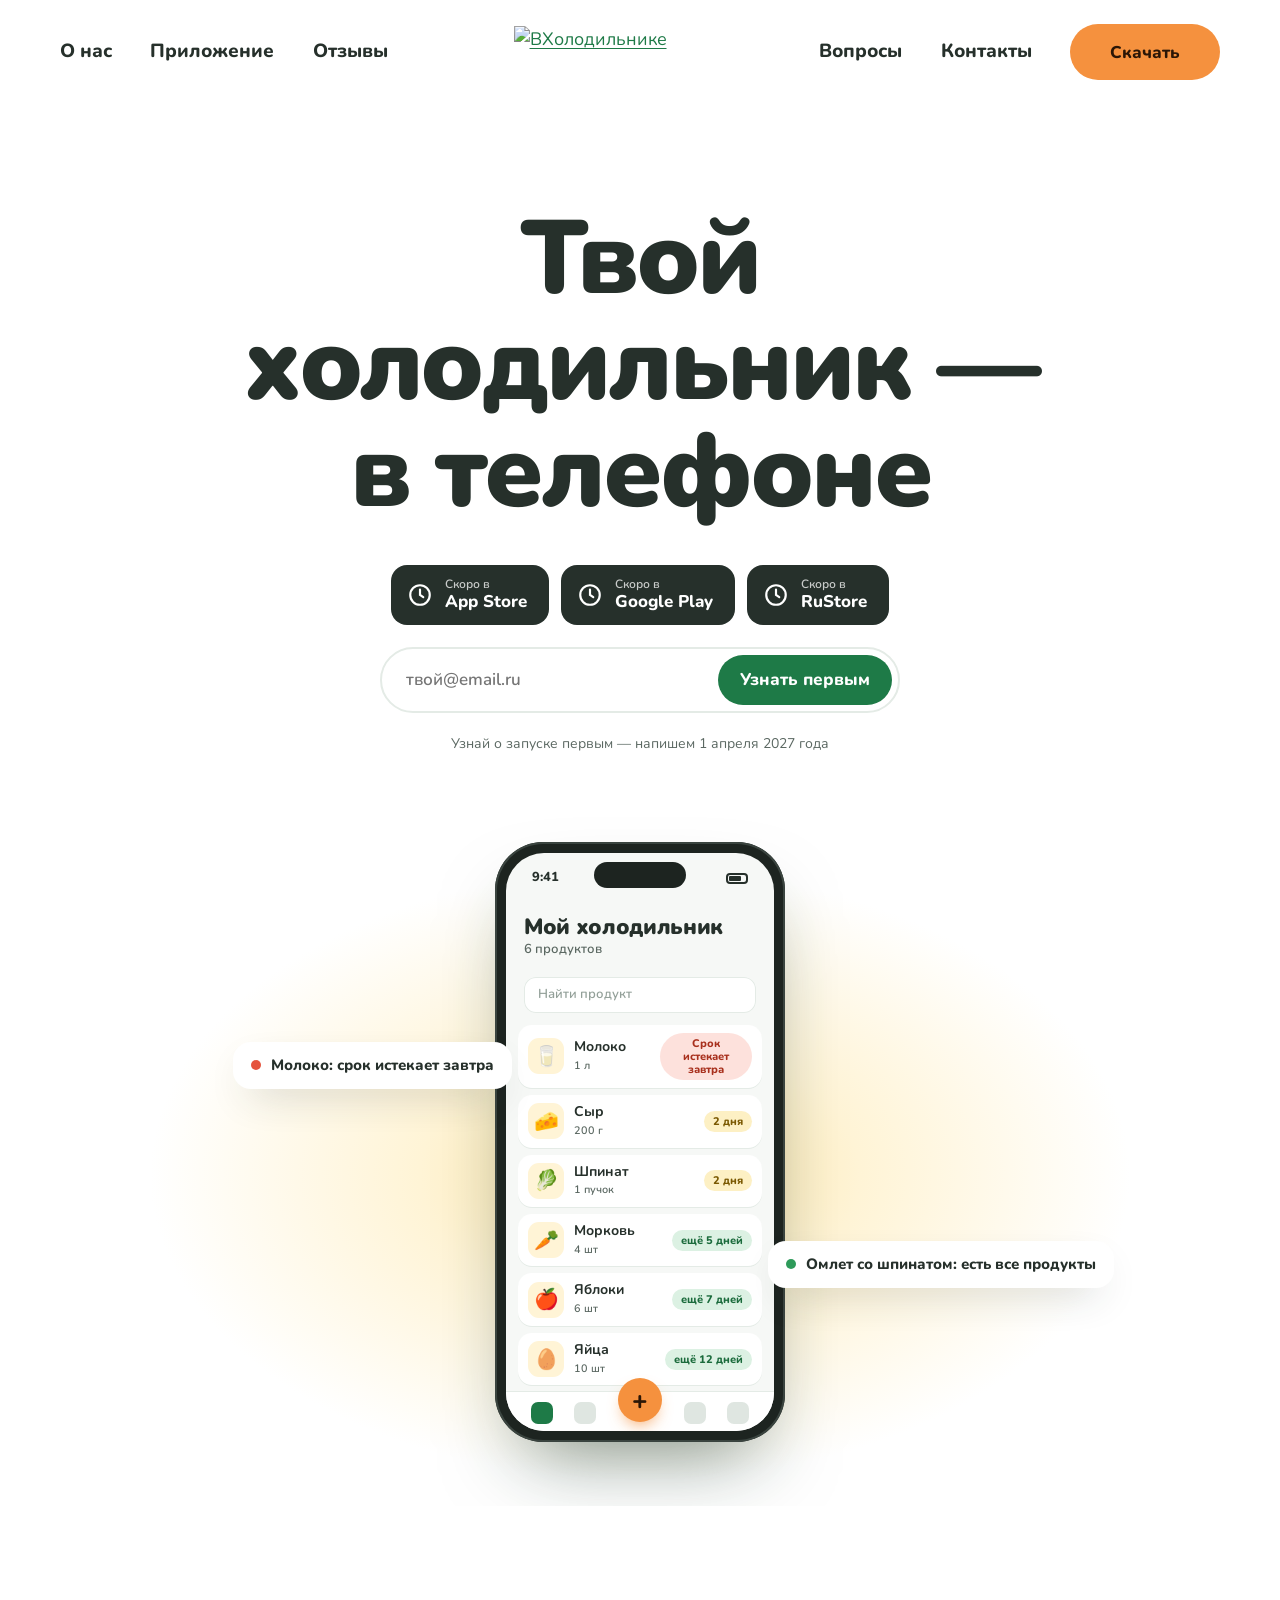
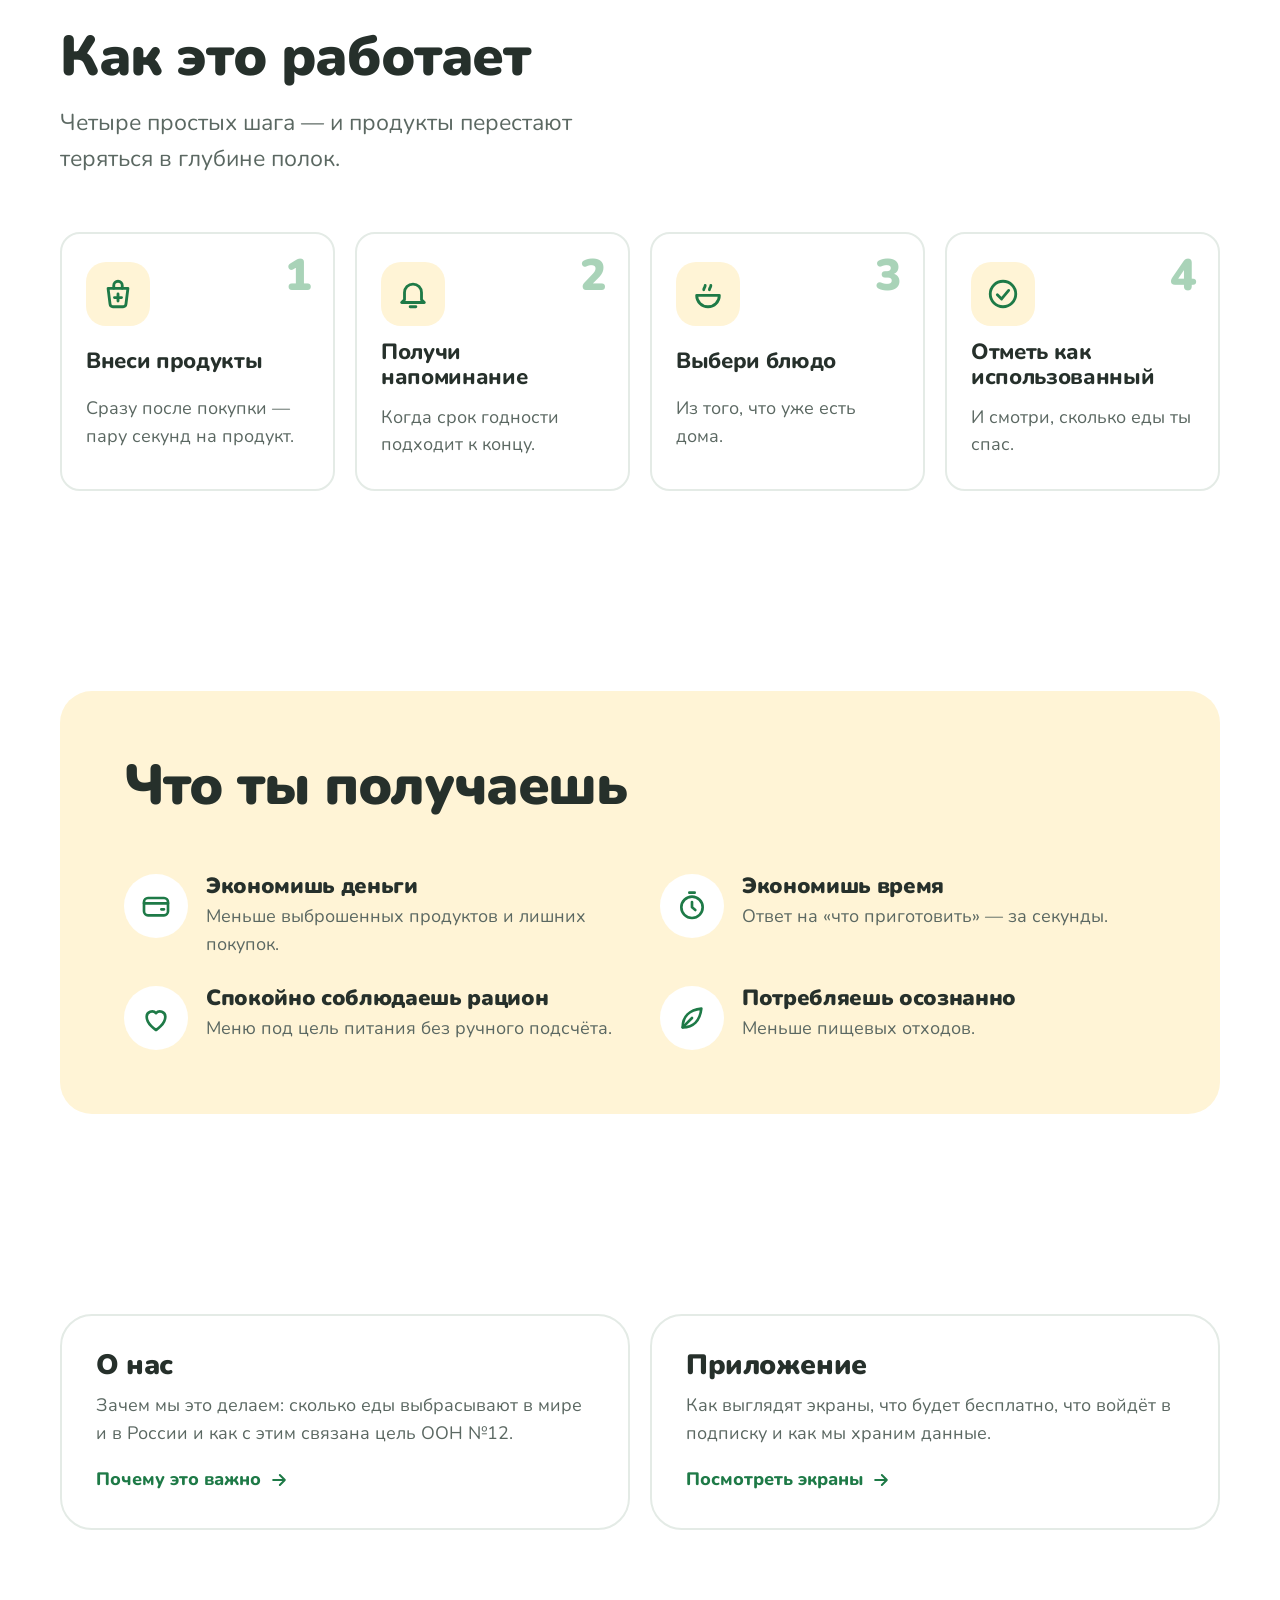
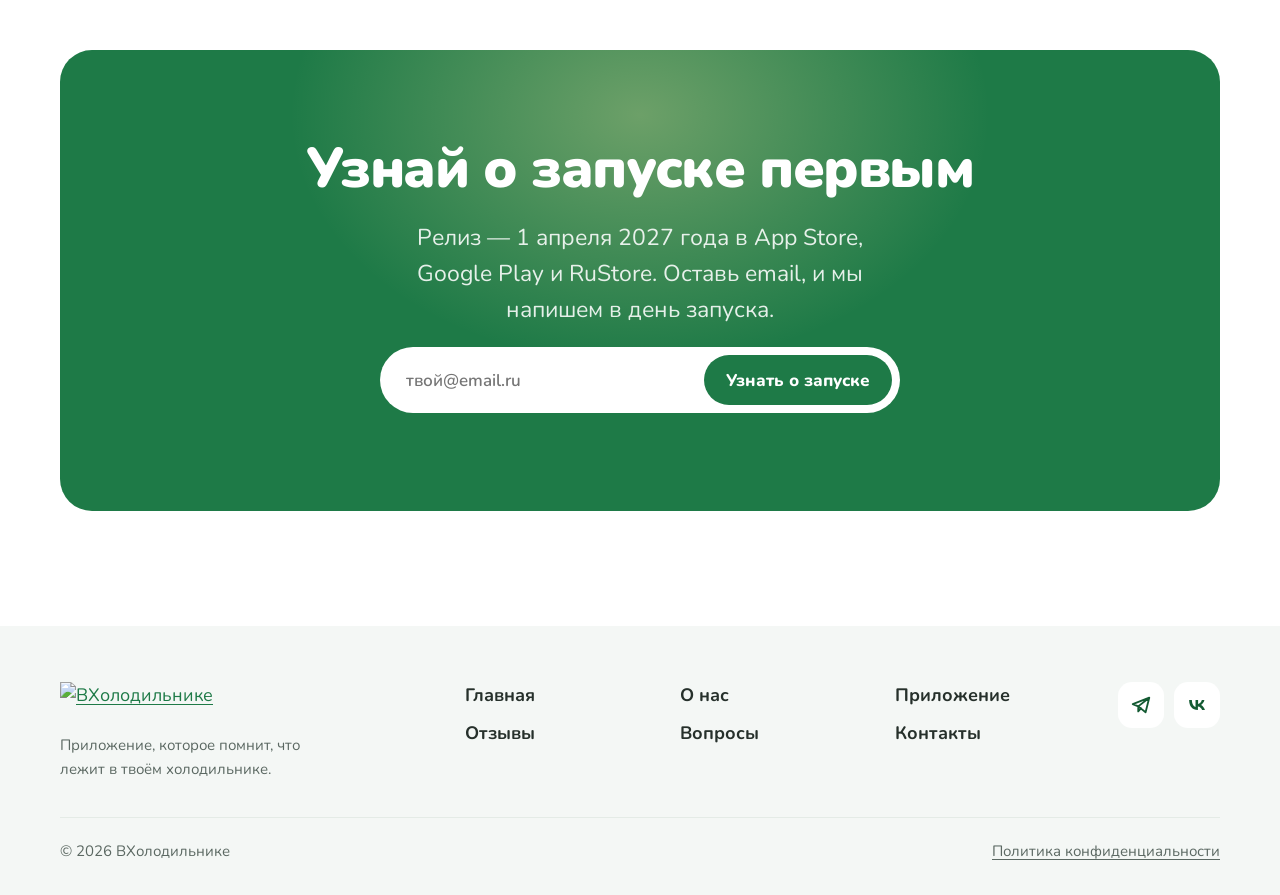
==== index.html @ 12d97aaf "Add files via upload" ====
<!doctype html>
<html lang="ru">
<head>
  <meta charset="utf-8">
  <meta name="viewport" content="width=device-width, initial-scale=1">
  <title>ВХолодильнике — твой холодильник в телефоне</title>
  <meta name="description" content="Приложение, которое помнит, что лежит в твоём холодильнике, напоминает о сроках годности и подсказывает, что приготовить. Релиз — 1 апреля 2027.">
  <link rel="icon" type="image/png" href="assets/logo-icon.png">
  <link rel="preconnect" href="https://fonts.googleapis.com">
  <link rel="preconnect" href="https://fonts.gstatic.com" crossorigin>
  <link href="https://fonts.googleapis.com/css2?family=Nunito:wght@400;600;700;800;900&display=swap" rel="stylesheet">
  <link rel="stylesheet" href="styles.css">
</head>
<body>
  <header class="site-header">
    <div class="wrap bar">
      <a class="logo" href="index.html" aria-label="ВХолодильнике — на главную">
        <img src="assets/logo.png" alt="ВХолодильнике" width="720" height="148">
      </a>
      <button class="burger" type="button" aria-label="Открыть меню" aria-expanded="false" aria-controls="menu">
        <span></span><span></span><span></span>
      </button>
      <nav class="menu" id="menu" aria-label="Основное меню">
        <ul class="menu-l">
          <li><a href="about.html">О нас</a></li>
          <li><a href="app.html">Приложение</a></li>
          <li><a href="reviews.html">Отзывы</a></li>
        </ul>
        <ul class="menu-r">
          <li><a href="faq.html">Вопросы</a></li>
          <li><a href="contacts.html">Контакты</a></li>
          <li><button class="btn btn-accent" type="button" data-open-modal>Скачать</button></li>
        </ul>
      </nav>
    </div>
  </header>

  <main>
    <section class="hero">
      <div class="wrap">
        <h1 class="h-display">Твой холодильник&nbsp;— в&nbsp;телефоне</h1>
        <div class="hero-actions">
          <div class="stores">
            <button class="store" type="button" data-open-modal>
              <svg viewBox="0 0 24 24" fill="none" stroke="currentColor" stroke-width="2" stroke-linecap="round"><circle cx="12" cy="12" r="9"/><path d="M12 7v5l3 2"/></svg>
              <span><small>Скоро в</small><b>App Store</b></span>
            </button>
            <button class="store" type="button" data-open-modal>
              <svg viewBox="0 0 24 24" fill="none" stroke="currentColor" stroke-width="2" stroke-linecap="round"><circle cx="12" cy="12" r="9"/><path d="M12 7v5l3 2"/></svg>
              <span><small>Скоро в</small><b>Google Play</b></span>
            </button>
            <button class="store" type="button" data-open-modal>
              <svg viewBox="0 0 24 24" fill="none" stroke="currentColor" stroke-width="2" stroke-linecap="round"><circle cx="12" cy="12" r="9"/><path d="M12 7v5l3 2"/></svg>
              <span><small>Скоро в</small><b>RuStore</b></span>
            </button>
          </div>
          <div class="launch-form-wrap" style="width:100%;display:grid;justify-items:center">
            <div data-launch-slot data-btn="Узнать первым" style="width:100%;max-width:520px"></div>
            <p class="form-note">Узнай о запуске первым — напишем 1 апреля 2027 года</p>
          </div>
        </div>
      </div>
      <div class="hero-stage">
        <span class="float-chip c1"><span class="dot" style="background:var(--bad)"></span>Молоко: срок истекает завтра</span>
        <span class="float-chip c2"><span class="dot" style="background:var(--ok)"></span>Омлет со шпинатом: есть все продукты</span>
        <div class="phone" role="img" aria-label="Пример экрана «Мой холодильник»: список продуктов с цветными метками сроков годности">
          <div class="screen" aria-hidden="true">
            <div class="status"><span>9:41</span><i></i></div>
            <div class="app-top">
              <h4>Мой холодильник</h4>
              <p>6 продуктов</p>
            </div>
            <div class="search">Найти продукт</div>
            <ul class="items">
              <li class="item"><span class="em">🥛</span><span><b>Молоко</b><small>1 л</small></span><span class="tag tag-bad">Срок истекает завтра</span></li>
              <li class="item"><span class="em">🧀</span><span><b>Сыр</b><small>200 г</small></span><span class="tag tag-warn">2 дня</span></li>
              <li class="item"><span class="em">🥬</span><span><b>Шпинат</b><small>1 пучок</small></span><span class="tag tag-warn">2 дня</span></li>
              <li class="item"><span class="em">🥕</span><span><b>Морковь</b><small>4 шт</small></span><span class="tag tag-ok">ещё 5 дней</span></li>
              <li class="item"><span class="em">🍎</span><span><b>Яблоки</b><small>6 шт</small></span><span class="tag tag-ok">ещё 7 дней</span></li>
              <li class="item"><span class="em">🥚</span><span><b>Яйца</b><small>10 шт</small></span><span class="tag tag-ok">ещё 12 дней</span></li>
            </ul>
            <div class="tabbar"><span class="on"></span><span></span><b class="fab">+</b><span></span><span></span></div>
          </div>
        </div>
      </div>
    </section>

    <section class="section after-hero" id="how">
      <div class="wrap">
        <div class="section-head reveal">
          <h2 class="h-section">Как это работает</h2>
          <p class="lead">Четыре простых шага — и продукты перестают теряться в глубине полок.</p>
        </div>
        <ol class="steps">
          <li class="step reveal">
            <span class="step-num" aria-hidden="true">1</span>
            <span class="step-icon"><svg viewBox="0 0 24 24" fill="none" stroke="currentColor" stroke-width="2" stroke-linecap="round" stroke-linejoin="round"><path d="M5 8h14l-1.4 11.2a2 2 0 0 1-2 1.8H8.4a2 2 0 0 1-2-1.8L5 8z"/><path d="M9 8V6a3 3 0 0 1 6 0v2"/><path d="M12 12v5M9.5 14.5h5"/></svg></span>
            <h3 class="h-card">Внеси продукты</h3>
            <p>Сразу после покупки — пару секунд на продукт.</p>
          </li>
          <li class="step reveal">
            <span class="step-num" aria-hidden="true">2</span>
            <span class="step-icon"><svg viewBox="0 0 24 24" fill="none" stroke="currentColor" stroke-width="2" stroke-linecap="round" stroke-linejoin="round"><path d="M18 16V11a6 6 0 0 0-12 0v5l-2 2h16l-2-2z"/><path d="M10 21h4"/></svg></span>
            <h3 class="h-card">Получи напоминание</h3>
            <p>Когда срок годности подходит к концу.</p>
          </li>
          <li class="step reveal">
            <span class="step-icon"><svg viewBox="0 0 24 24" fill="none" stroke="currentColor" stroke-width="2" stroke-linecap="round" stroke-linejoin="round"><path d="M4 13h16a8 8 0 0 1-16 0z"/><path d="M9 9c0-1.5 1-1.5 1-3M13 9c0-1.5 1-1.5 1-3"/></svg></span>
            <span class="step-num" aria-hidden="true">3</span>
            <h3 class="h-card">Выбери блюдо</h3>
            <p>Из того, что уже есть дома.</p>
          </li>
          <li class="step reveal">
            <span class="step-num" aria-hidden="true">4</span>
            <span class="step-icon"><svg viewBox="0 0 24 24" fill="none" stroke="currentColor" stroke-width="2" stroke-linecap="round" stroke-linejoin="round"><circle cx="12" cy="12" r="9"/><path d="M8 12.5l3 3 5-6"/></svg></span>
            <h3 class="h-card">Отметь как использованный</h3>
            <p>И смотри, сколько еды ты спас.</p>
          </li>
        </ol>
      </div>
    </section>


    <section class="section-tight" id="benefits">
      <div class="wrap">
        <div class="benefits-band reveal">
          <div class="section-head">
            <h2 class="h-section">Что ты получаешь</h2>
          </div>
          <ul class="benefits">
            <li class="benefit">
              <span class="benefit-icon"><svg viewBox="0 0 24 24" fill="none" stroke="currentColor" stroke-width="2" stroke-linecap="round" stroke-linejoin="round"><rect x="3" y="6" width="18" height="13" rx="3"/><path d="M3 10h18M16 14.5h2"/></svg></span>
              <div><h3>Экономишь деньги</h3><p>Меньше выброшенных продуктов и лишних покупок.</p></div>
            </li>
            <li class="benefit">
              <span class="benefit-icon"><svg viewBox="0 0 24 24" fill="none" stroke="currentColor" stroke-width="2" stroke-linecap="round" stroke-linejoin="round"><circle cx="12" cy="13" r="8"/><path d="M12 9v4l2.5 2M10 2h4"/></svg></span>
              <div><h3>Экономишь время</h3><p>Ответ на «что приготовить» — за секунды.</p></div>
            </li>
            <li class="benefit">
              <span class="benefit-icon"><svg viewBox="0 0 24 24" fill="none" stroke="currentColor" stroke-width="2" stroke-linecap="round" stroke-linejoin="round"><path d="M12 21s-7-4.4-7-10a4 4 0 0 1 7-2.6A4 4 0 0 1 19 11c0 5.6-7 10-7 10z"/></svg></span>
              <div><h3>Спокойно соблюдаешь рацион</h3><p>Меню под цель питания без ручного подсчёта.</p></div>
            </li>
            <li class="benefit">
              <span class="benefit-icon"><svg viewBox="0 0 24 24" fill="none" stroke="currentColor" stroke-width="2" stroke-linecap="round" stroke-linejoin="round"><path d="M5 19c0-8 5-13 14-14-1 9-6 14-14 14z"/><path d="M5 19l7-7"/></svg></span>
              <div><h3>Потребляешь осознанно</h3><p>Меньше пищевых отходов.</p></div>
            </li>
          </ul>
        </div>
      </div>
    </section>

    <section class="section" id="more">
      <div class="wrap">
        <div class="jump">
          <a class="reveal" href="about.html">
            <h3>О нас</h3>
            <p>Зачем мы это делаем: сколько еды выбрасывают в мире и в России и как с этим связана цель ООН №12.</p>
            <span class="go">Почему это важно <svg viewBox="0 0 24 24" fill="none" stroke="currentColor" stroke-width="2.4" stroke-linecap="round" stroke-linejoin="round"><path d="M5 12h14M13 6l6 6-6 6"/></svg></span>
          </a>
          <a class="reveal" href="app.html">
            <h3>Приложение</h3>
            <p>Как выглядят экраны, что будет бесплатно, что войдёт в подписку и как мы храним данные.</p>
            <span class="go">Посмотреть экраны <svg viewBox="0 0 24 24" fill="none" stroke="currentColor" stroke-width="2.4" stroke-linecap="round" stroke-linejoin="round"><path d="M5 12h14M13 6l6 6-6 6"/></svg></span>
          </a>
        </div>
      </div>
    </section>

    <section id="launch">
      <div class="wrap">
        <div class="cta-band reveal">
          <h2 class="h-section">Узнай о запуске первым</h2>
          <p class="lead">Релиз — 1 апреля 2027 года в App Store, Google Play и RuStore. Оставь email, и мы напишем в день запуска.</p>
          <div data-launch-slot style="width:100%;max-width:520px"></div>
        </div>
      </div>
    </section>
  </main>

  <footer class="site-footer">
    <div class="wrap">
      <div class="foot">
        <div class="foot-logo">
          <a href="index.html" aria-label="ВХолодильнике — на главную"><img src="assets/logo.png" alt="ВХолодильнике" width="720" height="148"></a>
          <p>Приложение, которое помнит, что лежит в твоём холодильнике.</p>
        </div>
        <ul class="foot-links" aria-label="Страницы сайта">
          <li><a href="index.html">Главная</a></li>
          <li><a href="about.html">О нас</a></li>
          <li><a href="app.html">Приложение</a></li>
          <li><a href="reviews.html">Отзывы</a></li>
          <li><a href="faq.html">Вопросы</a></li>
          <li><a href="contacts.html">Контакты</a></li>
        </ul>
        <div class="socials" aria-label="Соцсети">
          <button type="button" aria-label="Telegram" data-toast="Ссылки на наши сообщества появятся совсем скоро">
            <svg viewBox="0 0 24 24" fill="none" stroke="currentColor" stroke-width="2" stroke-linejoin="round" stroke-linecap="round"><path d="M21 4L3 11l6 2.5M21 4l-4 16-8-6.5M21 4L9 13.5V19l3-3.5"/></svg>
          </button>
          <button type="button" aria-label="ВКонтакте" data-toast="Ссылки на наши сообщества появятся совсем скоро">
            <svg viewBox="0 0 24 24" fill="currentColor"><path d="M12.8 17.5C6.9 17.5 3.5 13.4 3.4 6.6h3c.1 5 2.3 7.1 4 7.5V6.6h2.8v4.3c1.7-.2 3.5-2.1 4.1-4.3h2.8c-.5 2.6-2.4 4.5-3.8 5.3 1.4.6 3.6 2.3 4.4 5.6h-3.1c-.7-2.2-2.4-3.8-4.6-4v4h-.2z"/></svg>
          </button>
        </div>
      </div>
      <div class="foot-bottom">
        <span>© 2026 ВХолодильнике</span>
        <a href="privacy.html">Политика конфиденциальности</a>
      </div>
    </div>
  </footer>

  <script src="script.js"></script>
</body>
</html>
---- styles.css ----
/* ВХолодильнике — общий стиль сайта */

:root {
  --green: #1e7a47;
  --green-deep: #135a32;
  --green-soft: #e6f3eb;
  --orange: #f5913e;
  --orange-deep: #c9621a;
  --orange-soft: #fff0e2;
  --glow: #fff4d6;
  --ink: #26302b;
  --muted: #5b6862;
  --line: #e4ebe6;
  --bg: #ffffff;

  --ok: #2e9a5a;
  --warn: #e9b324;
  --bad: #e5533d;

  --radius-s: 12px;
  --radius-m: 20px;
  --radius-l: 32px;
  --pill: 999px;

  --wrap: 1160px;
  --gutter: clamp(16px, 4vw, 40px);
  --font: "Nunito", system-ui, -apple-system, "Segoe UI", Roboto, sans-serif;
}

*,
*::before,
*::after { box-sizing: border-box; }

html { scroll-behavior: smooth; -webkit-text-size-adjust: 100%; }
@media (prefers-reduced-motion: reduce) {
  html { scroll-behavior: auto; }
  *, *::before, *::after { animation-duration: .01ms !important; transition-duration: .01ms !important; }
}

body {
  margin: 0;
  font-family: var(--font);
  font-size: 18px;
  line-height: 1.55;
  color: var(--ink);
  background: var(--bg);
  overflow-x: hidden;
}

img, svg { display: block; max-width: 100%; }
a { color: var(--green); text-underline-offset: 3px; }
a:hover { color: var(--green-deep); }
h1, h2, h3, h4 { margin: 0; line-height: 1.12; letter-spacing: -0.015em; }
p { margin: 0; }
ul, ol { margin: 0; padding: 0; }

:focus-visible { outline: 3px solid var(--orange); outline-offset: 3px; border-radius: 6px; }

.sr-only {
  position: absolute; width: 1px; height: 1px; padding: 0; margin: -1px;
  overflow: hidden; clip: rect(0 0 0 0); white-space: nowrap; border: 0;
}

.wrap { width: 100%; max-width: calc(var(--wrap) + var(--gutter) * 2); margin: 0 auto; padding: 0 var(--gutter); }

/* ---------- Кнопки ---------- */
.btn {
  display: inline-flex; align-items: center; justify-content: center; gap: 10px;
  min-height: 56px; padding: 0 30px;
  font: 800 17px/1 var(--font);
  border: 0; border-radius: var(--pill);
  text-decoration: none; cursor: pointer;
  transition: transform .18s ease, background-color .18s ease, box-shadow .18s ease;
}
.btn:hover { transform: translateY(-2px); }
.btn:active { transform: translateY(0); }

.btn-accent { background: var(--orange); color: #2b1606; }
.btn-accent:hover { background: #f8a35c; color: #2b1606; box-shadow: 0 10px 24px -10px rgba(245, 145, 62, .8); }

.btn-green { background: var(--green); color: #fff; }
.btn-green:hover { background: var(--green-deep); color: #fff; box-shadow: 0 10px 24px -10px rgba(19, 90, 50, .7); }

.btn-ghost { background: var(--green-soft); color: var(--green-deep); }
.btn-ghost:hover { background: #d6ecdf; color: var(--green-deep); }

.btn-white { background: #fff; color: var(--green-deep); }
.btn-white:hover { background: var(--glow); color: var(--green-deep); }

/* Кнопки «Скоро в сторе» */
.stores { display: flex; flex-wrap: wrap; justify-content: center; gap: 12px; }
.store {
  display: inline-flex; align-items: center; gap: 12px;
  min-height: 60px; padding: 8px 22px 8px 16px;
  background: var(--ink); color: #fff;
  border: 0; border-radius: 16px; cursor: pointer;
  font-family: var(--font); text-align: left;
  transition: transform .18s ease, background-color .18s ease;
}
.store:hover { transform: translateY(-2px); background: #34413a; }
.store svg { width: 26px; height: 26px; flex: none; }
.store small { display: block; font-size: 12px; font-weight: 600; opacity: .75; line-height: 1.2; }
.store b { display: block; font-size: 17px; font-weight: 800; line-height: 1.2; }

/* ---------- Шапка ---------- */
.site-header {
  position: sticky; top: env(safe-area-inset-top, 0px); z-index: 50;
  background: rgba(255, 255, 255, .92);
  backdrop-filter: saturate(1.4) blur(10px);
  -webkit-backdrop-filter: saturate(1.4) blur(10px);
  transition: box-shadow .2s ease;
}
.site-header.is-scrolled { box-shadow: 0 1px 0 var(--line); }

.bar {
  display: flex; align-items: center; justify-content: space-between;
  min-height: 76px;
}
.logo { display: inline-flex; align-items: center; }
.logo img { height: 40px; width: auto; }

.burger {
  display: inline-flex; flex-direction: column; justify-content: center; gap: 5px;
  width: 48px; height: 48px; padding: 0 12px;
  background: var(--green-soft); border: 0; border-radius: 14px; cursor: pointer;
}
.burger span { display: block; height: 3px; border-radius: 3px; background: var(--green-deep); transition: transform .2s ease, opacity .2s ease; }
.burger[aria-expanded="true"] span:nth-child(1) { transform: translateY(8px) rotate(45deg); }
.burger[aria-expanded="true"] span:nth-child(2) { opacity: 0; }
.burger[aria-expanded="true"] span:nth-child(3) { transform: translateY(-8px) rotate(-45deg); }

.menu {
  position: absolute; left: 0; right: 0; top: 100%;
  display: none; flex-direction: column; gap: 4px;
  padding: 12px var(--gutter) 24px;
  background: #fff; box-shadow: 0 18px 30px -18px rgba(38, 48, 43, .35);
}
.menu.is-open { display: flex; }
.menu ul { list-style: none; display: flex; flex-direction: column; }
.menu a:not(.btn) {
  display: block; padding: 12px 4px;
  font-weight: 800; font-size: 20px; color: var(--ink); text-decoration: none;
  border-bottom: 1px solid var(--line);
}
.menu a:not(.btn):hover { color: var(--green); }
.menu a.is-active { color: var(--green); }
.menu .btn { margin-top: 14px; width: 100%; }

@media (min-width: 1100px) {
  .bar { display: grid; grid-template-columns: 1fr auto 1fr; min-height: 104px; }
  .burger { display: none; }
  .logo { grid-column: 2; grid-row: 1; padding: 0 28px; }
  .logo img { height: 52px; }
  .menu { display: contents; }
  .menu ul { flex-direction: row; align-items: center; gap: clamp(20px, 3vw, 52px); }
  .menu-l { grid-column: 1; grid-row: 1; justify-self: start; }
  .menu-r { grid-column: 3; grid-row: 1; justify-self: end; }
  .menu a:not(.btn) {
    position: relative; padding: 8px 0; font-size: 19px; border: 0;
  }
  .menu a:not(.btn)::after {
    content: ""; position: absolute; left: 0; right: 0; bottom: 0; height: 3px;
    border-radius: 3px; background: var(--orange);
    transform: scaleX(0); transition: transform .2s ease;
  }
  .menu a:not(.btn):hover::after,
  .menu a.is-active::after { transform: scaleX(1); }
  .menu .btn { margin: 0; width: auto; min-width: 150px; }
}

/* ---------- Типографика секций ---------- */
.section { padding: clamp(64px, 10vw, 120px) 0; }
.section-tight { padding: clamp(48px, 7vw, 80px) 0; }

.h-display {
  font-size: clamp(42px, 8.4vw, 104px);
  font-weight: 900; line-height: 1.02; letter-spacing: -0.03em;
}
.h-section {
  font-size: clamp(32px, 5vw, 56px);
  font-weight: 900; letter-spacing: -0.025em;
}
.h-card { font-size: 22px; font-weight: 800; }
.lead { font-size: clamp(18px, 2.1vw, 23px); color: var(--muted); max-width: 40ch; }
.section-head { display: grid; gap: 16px; margin-bottom: clamp(36px, 5vw, 56px); max-width: 760px; }
.section-head.center { margin-left: auto; margin-right: auto; text-align: center; justify-items: center; }

/* ---------- Hero ---------- */
.hero { position: relative; padding: clamp(48px, 8vw, 110px) 0 0; text-align: center; overflow: hidden; }
.hero .h-display { max-width: 17ch; margin: 0 auto; text-wrap: balance; }
.hero .lead { margin: 28px auto 0; max-width: 36ch; }
.hero-actions { display: grid; gap: 22px; justify-items: center; margin-top: 40px; }

.hero-stage { position: relative; margin-top: clamp(56px, 8vw, 88px); display: flex; justify-content: center; }
/* Тёплый «свет из холодильника» за телефоном */
.hero-stage::before {
  content: ""; position: absolute; left: 50%; top: 4%;
  width: min(980px, 140vw); aspect-ratio: 1.6;
  transform: translateX(-50%);
  background: radial-gradient(closest-side, #ffe7a6 0%, var(--glow) 45%, rgba(255, 244, 214, 0) 100%);
  z-index: -1;
}
.hero-stage { padding-bottom: 64px; }


.float-chip {
  position: absolute; z-index: 2;
  display: inline-flex; align-items: center; gap: 10px;
  padding: 12px 18px; border-radius: 18px;
  background: #fff; font-weight: 800; font-size: 15px; text-align: left;
  box-shadow: 0 16px 40px -18px rgba(38, 48, 43, .45);
}
.float-chip .dot { width: 10px; height: 10px; border-radius: 50%; flex: none; }
.float-chip.c1 { top: 30%; right: calc(50% + 128px); }
.float-chip.c2 { top: 60%; left: calc(50% + 128px); }
@media (max-width: 760px) { .float-chip { display: none; } }

/* ---------- Форма email ---------- */
.launch-form { width: 100%; max-width: 520px; }
.launch-form .row {
  display: flex; gap: 8px; padding: 6px;
  background: #fff; border: 2px solid var(--line); border-radius: var(--pill);
  transition: border-color .18s ease;
}
.launch-form .row:focus-within { border-color: var(--green); }
.launch-form input {
  flex: 1; min-width: 0; padding: 0 18px;
  font: 600 17px var(--font); color: var(--ink);
  background: transparent; border: 0; outline: none;
}
.launch-form .btn { min-height: 50px; padding: 0 22px; white-space: nowrap; }
.form-note { margin-top: 10px; font-size: 14px; color: var(--muted); }
.form-msg { min-height: 0; margin-top: 10px; font-size: 15px; font-weight: 700; color: var(--bad); }
.form-done {
  display: flex; align-items: center; gap: 12px; justify-content: center;
  padding: 16px 22px; border-radius: 20px;
  background: var(--green-soft); color: var(--green-deep); font-weight: 800;
}
.form-done svg { width: 26px; height: 26px; flex: none; }
@media (max-width: 480px) {
  .launch-form .row { flex-direction: column; border-radius: 22px; padding: 8px; }
  .launch-form input { min-height: 48px; }
  .launch-form .btn { width: 100%; }
}

/* ---------- Телефон (общий макет) ---------- */
.phone {
  position: relative; flex: none;
  width: 290px; aspect-ratio: 290 / 600;
  padding: 11px; border-radius: 48px;
  background: #1d2420;
  box-shadow: 0 40px 80px -30px rgba(19, 50, 33, .55), inset 0 0 0 2px #3a443f;
}
.phone::before {
  content: ""; position: absolute; top: 20px; left: 50%; transform: translateX(-50%);
  width: 92px; height: 26px; border-radius: 20px; background: #1d2420; z-index: 3;
}
.screen {
  position: relative; height: 100%; overflow: hidden;
  border-radius: 38px; background: #f6f8f6;
  font-size: 13px; line-height: 1.35; text-align: left; color: var(--ink);
  display: flex; flex-direction: column;
}
.status {
  display: flex; justify-content: space-between; align-items: center;
  padding: 16px 26px 6px; font-size: 13px; font-weight: 800;
}
.status i { display: inline-block; width: 22px; height: 11px; border: 2px solid currentColor; border-radius: 4px; position: relative; }
.status i::after { content: ""; position: absolute; inset: 1px 5px 1px 1px; background: currentColor; border-radius: 1px; }
.app-top { padding: 22px 18px 10px; }
.app-top h4 { font-size: 22px; font-weight: 900; }
.app-top p { color: var(--muted); font-weight: 600; margin-top: 2px; }

.search { margin: 8px 18px 6px; padding: 9px 14px; border-radius: 12px; background: #fff; color: #93a099; font-weight: 600; box-shadow: inset 0 0 0 1px var(--line); }

.items { list-style: none; padding: 6px 12px; display: grid; gap: 7px; }
.item {
  display: flex; align-items: center; gap: 10px;
  padding: 8px 10px; background: #fff; border-radius: 14px;
  box-shadow: 0 1px 0 var(--line);
}
.item .em { width: 36px; height: 36px; border-radius: 11px; display: grid; place-items: center; font-size: 20px; background: var(--glow); flex: none; }
.item b { display: block; font-size: 14px; }
.item small { color: var(--muted); font-weight: 600; }
.item .tag { margin-left: auto; white-space: normal; max-width: 92px; text-align: center; line-height: 1.2; }

.tag {
  display: inline-block; padding: 4px 9px; border-radius: var(--pill);
  font-size: 11px; font-weight: 800; white-space: nowrap;
}
.tag-ok { background: #dcf1e3; color: #1b6b3c; }
.tag-warn { background: #fdf0c4; color: #7a5800; }
.tag-bad { background: #fde1dc; color: #a8301d; }

.tabbar {
  margin-top: auto; display: flex; justify-content: space-around; align-items: center;
  padding: 10px 14px 20px; background: #fff; border-top: 1px solid var(--line);
}
.tabbar span { width: 22px; height: 22px; border-radius: 7px; background: #dfe6e1; }
.tabbar span.on { background: var(--green); }
.tabbar .fab { width: 44px; height: 44px; border-radius: 50%; background: var(--orange); color: #2b1606; display: grid; place-items: center; font-size: 26px; font-weight: 800; margin-top: -26px; box-shadow: 0 8px 16px -6px rgba(245,145,62,.8); }

/* Экран блокировки */
.screen.lock { background: linear-gradient(170deg, #1e7a47 0%, #0f3d24 100%); color: #fff; }
.lock-time { text-align: center; margin-top: 46px; }
.lock-time b { display: block; font-size: 64px; font-weight: 800; letter-spacing: -0.03em; line-height: 1; }
.lock-time span { font-weight: 700; opacity: .85; }
.push {
  margin: 34px 12px 0; padding: 12px; border-radius: 20px;
  background: rgba(255, 255, 255, .9); color: var(--ink);
  backdrop-filter: blur(6px);
  animation: push-in 1s cubic-bezier(.2,.9,.3,1.2) .4s both;
}
.push-head { display: flex; align-items: center; gap: 8px; font-size: 12px; font-weight: 700; color: var(--muted); }
.push-head img { width: 22px; height: 22px; border-radius: 6px; background: #fff; object-fit: contain; }
.push-head time { margin-left: auto; }
.push p { margin-top: 6px; font-size: 14px; line-height: 1.35; }
.push p b { display: block; }
@keyframes push-in { from { opacity: 0; transform: translateY(-18px) scale(.96); } }
.lock-bottom { margin-top: auto; display: flex; justify-content: space-between; padding: 0 34px 30px; }
.lock-bottom span { width: 42px; height: 42px; border-radius: 50%; background: rgba(255,255,255,.18); }

/* Рецепты */
.recipes { padding: 6px 12px; display: grid; gap: 9px; }
.recipe { background: #fff; border-radius: 16px; overflow: hidden; box-shadow: 0 1px 0 var(--line); }
.recipe .pic { height: 66px; display: grid; place-items: center; font-size: 34px; letter-spacing: 4px; }
.recipe .body { padding: 8px 12px 11px; }
.recipe b { display: block; font-size: 14px; margin-bottom: 5px; }
.recipe small { color: var(--muted); font-weight: 600; margin-left: 6px; }

/* Добавление продукта */
.form-screen { padding: 4px 16px; display: grid; gap: 12px; }
.fld label { display: block; font-size: 12px; font-weight: 800; color: var(--muted); margin-bottom: 5px; }
.fld .val { padding: 11px 13px; background: #fff; border-radius: 12px; box-shadow: inset 0 0 0 2px var(--green); font-weight: 700; font-size: 15px; }
.fld .val.plain { box-shadow: inset 0 0 0 1px var(--line); display: flex; justify-content: space-between; }
.chips { display: flex; flex-wrap: wrap; gap: 6px; }
.chip { padding: 6px 11px; border-radius: var(--pill); background: #fff; box-shadow: inset 0 0 0 1px var(--line); font-weight: 700; font-size: 12px; }
.chip.on { background: var(--green); color: #fff; box-shadow: none; }
.screen-btn { margin: 4px 0 0; padding: 13px; border-radius: 14px; background: var(--green); color: #fff; font-weight: 800; text-align: center; font-size: 15px; }

/* Статистика */
.stat-hero { margin: 8px 14px; padding: 16px; border-radius: 20px; background: var(--green); color: #fff; }
.stat-hero small { font-weight: 700; opacity: .9; }
.stat-hero b { display: block; font-size: 52px; font-weight: 900; line-height: 1.05; }
.bars { margin: 10px 14px 0; padding: 14px 14px 10px; background: #fff; border-radius: 18px; box-shadow: 0 1px 0 var(--line); }
.bars-title { font-weight: 800; font-size: 13px; margin-bottom: 10px; }
.bars-grid { display: grid; grid-template-columns: repeat(4, 1fr); gap: 12px; align-items: end; height: 110px; }
.bars-grid div { display: grid; gap: 6px; justify-items: center; align-self: stretch; align-content: end; font-size: 11px; font-weight: 700; color: var(--muted); }
.bars-grid i { display: block; width: 100%; border-radius: 8px 8px 4px 4px; background: var(--orange); }
.bars-grid em { font-style: normal; font-weight: 800; color: var(--ink); font-size: 12px; }
.streak { margin: 10px 14px; padding: 12px 14px; border-radius: 16px; background: var(--glow); font-weight: 700; font-size: 13px; display: flex; gap: 10px; align-items: center; }
.streak span { font-size: 22px; }

/* ---------- Шаги ---------- */
.steps { list-style: none; display: grid; gap: 20px; counter-reset: step; }
.step { position: relative; display: grid; gap: 14px; padding: 28px 24px 30px; border-radius: var(--radius-m); background: #fff; border: 2px solid var(--line); }
.step-num {
  position: absolute; top: 20px; right: 22px;
  font-size: 44px; font-weight: 900; line-height: 1; color: #a9d3b8;
}
.step-icon { width: 64px; height: 64px; border-radius: 20px; display: grid; place-items: center; background: var(--glow); color: var(--green); }
.step-icon svg { width: 34px; height: 34px; }
.step p { color: var(--muted); }
@media (min-width: 720px) { .steps { grid-template-columns: repeat(2, 1fr); } }
@media (min-width: 1040px) { .steps { grid-template-columns: repeat(4, 1fr); } }

/* ---------- Аудитории ---------- */
.audience { display: grid; gap: 20px; }
@media (min-width: 760px) { .audience { grid-template-columns: repeat(2, 1fr); } }
.aud {
  display: grid; gap: 16px; align-content: start;
  padding: 30px; border-radius: var(--radius-l); background: var(--green-soft);
}
.aud:nth-child(2) { background: var(--orange-soft); }
.aud:nth-child(3) { background: var(--glow); }
.aud:nth-child(4) { background: #eef1ef; }
.aud-head { display: flex; align-items: center; gap: 16px; }
.aud-emoji { width: 60px; height: 60px; border-radius: 18px; background: #fff; display: grid; place-items: center; font-size: 30px; flex: none; }
.aud-age { display: block; font-weight: 800; color: var(--muted); font-size: 15px; }
.aud > p { color: var(--ink); }
.aud dl { margin: 0; display: grid; gap: 10px; }
.aud dl div { padding: 14px 16px; background: rgba(255,255,255,.75); border-radius: 16px; }
.aud dt { font-weight: 800; font-size: 14px; color: var(--muted); }
.aud dd { margin: 2px 0 0; font-weight: 700; }

/* ---------- Выгоды ---------- */
.benefits-band { background: var(--glow); border-radius: var(--radius-l); padding: clamp(32px, 5vw, 64px); }
.benefits { list-style: none; display: grid; gap: 28px 40px; }
@media (min-width: 760px) { .benefits { grid-template-columns: repeat(2, 1fr); } }
.benefit { display: grid; grid-template-columns: 64px 1fr; gap: 18px; align-items: start; }
.benefit-icon { width: 64px; height: 64px; border-radius: 50%; background: #fff; display: grid; place-items: center; color: var(--green); }
.benefit-icon svg { width: 32px; height: 32px; }
.benefit h3 { font-size: 22px; font-weight: 900; margin-bottom: 4px; }
.benefit p { color: var(--muted); }

/* ---------- Переходы на страницы ---------- */
.jump { display: grid; gap: 20px; }
@media (min-width: 760px) { .jump { grid-template-columns: repeat(2, 1fr); } }
.jump a {
  display: grid; gap: 10px; padding: 34px; border-radius: var(--radius-l);
  text-decoration: none; color: var(--ink); background: #fff; border: 2px solid var(--line);
  transition: border-color .2s ease, transform .2s ease;
}
.jump a:hover { border-color: var(--green); transform: translateY(-3px); color: var(--ink); }
.jump h3 { font-size: 28px; font-weight: 900; }
.jump p { color: var(--muted); }
.jump .go { margin-top: 8px; font-weight: 800; color: var(--green); display: inline-flex; gap: 8px; align-items: center; }
.jump .go svg { width: 20px; height: 20px; transition: transform .2s ease; }
.jump a:hover .go svg { transform: translateX(4px); }

/* ---------- Финальный CTA ---------- */
.cta-band {
  position: relative; overflow: hidden;
  padding: clamp(44px, 7vw, 88px) clamp(24px, 5vw, 72px);
  border-radius: var(--radius-l); background: var(--green); color: #fff; text-align: center;
  display: grid; justify-items: center; gap: 20px;
}
.cta-band::before {
  content: ""; position: absolute; top: -40%; left: 50%; transform: translateX(-50%);
  width: 700px; height: 500px; border-radius: 50%;
  background: radial-gradient(closest-side, rgba(255, 231, 166, .35), rgba(255, 231, 166, 0));
  pointer-events: none;
}
.cta-band > * { position: relative; }
.cta-band .lead { color: rgba(255,255,255,.88); max-width: 34ch; }
.cta-band .launch-form .row { border-color: transparent; }
.cta-band .form-note { color: rgba(255,255,255,.75); }
.cta-band .form-msg { color: #ffd2c8; }

/* ---------- Подстраницы: шапка страницы ---------- */
.page-hero { padding: clamp(40px, 7vw, 96px) 0 clamp(32px, 5vw, 56px); text-align: center; }
.page-hero .h-display { font-size: clamp(40px, 7vw, 88px); max-width: 15ch; margin: 0 auto; }
.page-hero .lead { margin: 24px auto 0; }

/* ---------- О нас: проблема ---------- */
.problem-grid { display: grid; gap: 40px; align-items: start; }
@media (min-width: 960px) { .problem-grid { grid-template-columns: 1fr 1fr; gap: 64px; } }
.pains { list-style: none; display: grid; gap: 14px; }
.pains li { display: grid; grid-template-columns: 44px 1fr; gap: 14px; align-items: start; padding: 18px; border-radius: var(--radius-m); background: #f6f8f6; }
.pains .pi { width: 44px; height: 44px; border-radius: 14px; background: #fff; display: grid; place-items: center; font-size: 22px; }
.pains b { display: block; }
.pains p { color: var(--muted); }

.facts { display: grid; gap: 16px; }
.fact { padding: 28px; border-radius: var(--radius-l); background: var(--ink); color: #fff; }
.fact.alt { background: var(--green); }
.fact-num { font-size: clamp(48px, 7vw, 76px); font-weight: 900; line-height: 1; letter-spacing: -0.03em; color: #ffd38a; }
.fact.alt .fact-num { color: #fff; }
.fact-num small { font-size: .42em; letter-spacing: 0; margin-left: 6px; }
.fact p { margin-top: 10px; font-size: 17px; color: rgba(255,255,255,.88); }
.fact .src { margin-top: 14px; font-size: 14px; color: rgba(255,255,255,.7); }
.fact .src a { color: #fff; }
.placeholder {
  display: inline-block; padding: 2px 10px; border-radius: 8px;
  border: 1.5px dashed currentColor; font-weight: 700; font-size: .92em; opacity: .9;
}

/* Политика */
.policy { display: grid; gap: 18px; }
@media (min-width: 900px) { .policy { grid-template-columns: repeat(3, 1fr); } }
.pcard { display: flex; flex-direction: column; gap: 14px; padding: 28px; border-radius: var(--radius-m); border: 2px solid var(--line); }
.pcard p { color: var(--ink); }
.pcard .src { margin-top: auto; padding-top: 8px; font-size: 15px; color: var(--muted); }
.ext::after { content: " ↗"; }

/* ЦУР 12 */
.sdg { display: grid; gap: 32px; padding: clamp(28px, 5vw, 60px); border-radius: var(--radius-l); background: #fbf5e8; }
@media (min-width: 960px) { .sdg { grid-template-columns: 260px 1fr; gap: 56px; } }
.sdg-badge { width: 100%; max-width: 260px; aspect-ratio: 1; border-radius: 28px; background: #bf8b2e; color: #fff; display: grid; place-items: center; padding: 26px; }
.sdg-badge svg { width: 100%; height: auto; }
.sdg-goals { display: grid; gap: 16px; margin-top: 24px; }
.goal { padding: 20px 22px; border-radius: var(--radius-m); background: #fff; }
.goal h3 { font-size: 18px; font-weight: 900; color: #8a611b; margin-bottom: 6px; }
.goal p + p { margin-top: 10px; }
.goal .ours { font-weight: 700; color: var(--green-deep); }

/* Решение */
.solution { display: grid; gap: 32px; align-items: center; }
@media (min-width: 960px) { .solution { grid-template-columns: 1.1fr 1fr; gap: 64px; } }
.checks { list-style: none; display: grid; gap: 10px; margin: 22px 0 28px; }
.checks li { display: flex; gap: 12px; align-items: center; font-weight: 700; }
.checks li::before { content: ""; width: 26px; height: 26px; flex: none; border-radius: 50%; background: var(--green-soft) url("data:image/svg+xml,%3Csvg xmlns='http://www.w3.org/2000/svg' viewBox='0 0 24 24' fill='none' stroke='%231e7a47' stroke-width='3' stroke-linecap='round' stroke-linejoin='round'%3E%3Cpath d='M6 12.5l4 4 8-9'/%3E%3C/svg%3E") center / 16px no-repeat; }
.why { padding: 30px; border-radius: var(--radius-l); background: var(--orange-soft); }
.why h3 { font-size: 24px; font-weight: 900; margin-bottom: 12px; }

/* Дорожная карта */
.roadmap { list-style: none; position: relative; display: grid; gap: 28px; padding-left: 34px; }
.roadmap::before { content: ""; position: absolute; left: 10px; top: 8px; bottom: 8px; width: 4px; border-radius: 4px; background: var(--line); }
.milestone { position: relative; }
.milestone::before {
  content: ""; position: absolute; left: -34px; top: 4px;
  width: 24px; height: 24px; border-radius: 50%; background: #fff; border: 5px solid var(--green);
}
.milestone.key::before { background: var(--orange); border-color: var(--orange); box-shadow: 0 0 0 6px var(--orange-soft); }
.milestone time { display: block; font-weight: 900; font-size: 19px; color: var(--green-deep); }
.milestone p { color: var(--muted); margin-top: 4px; max-width: 32ch; }
@media (min-width: 900px) {
  .roadmap { grid-template-columns: repeat(4, 1fr); gap: 24px; padding: 40px 0 0; }
  .roadmap::before { left: 12px; right: 12px; top: 10px; bottom: auto; width: auto; height: 4px; }
  .milestone::before { left: 0; top: -40px; }
}

/* ---------- Приложение ---------- */
.screens-shell { position: relative; }
.screens {
  display: flex; gap: 36px; overflow-x: auto; scroll-snap-type: x mandatory;
  padding: 20px var(--gutter) 60px; margin: 0 calc(var(--gutter) * -1);
  scrollbar-width: none;
}
.screens::-webkit-scrollbar { display: none; }
.shot { scroll-snap-align: center; display: grid; gap: 18px; justify-items: center; flex: none; }
.shot figcaption { text-align: center; }
.shot figcaption b { display: block; font-size: 19px; font-weight: 900; }
.shot figcaption small { color: var(--muted); font-weight: 600; font-size: 14px; }
.screens-nav { display: flex; gap: 10px; justify-content: center; }
.round {
  width: 54px; height: 54px; border-radius: 50%; border: 0; cursor: pointer;
  background: var(--green-soft); color: var(--green-deep); display: grid; place-items: center;
  transition: background-color .18s ease;
}
.round:hover { background: #d6ecdf; }
.round svg { width: 22px; height: 22px; }

.features { display: grid; gap: 40px; }
.feat-group h3 { display: flex; align-items: center; gap: 12px; font-size: 26px; font-weight: 900; margin-bottom: 20px; }
.feat-grid { display: grid; gap: 16px; }
@media (min-width: 640px) { .feat-grid { grid-template-columns: repeat(2, 1fr); } }
@media (min-width: 1040px) { .feat-grid { grid-template-columns: repeat(4, 1fr); } }
.feat { display: grid; gap: 12px; align-content: start; padding: 24px; border-radius: var(--radius-m); background: #f6f8f6; }
.feat .fi { width: 52px; height: 52px; border-radius: 16px; display: grid; place-items: center; background: #fff; color: var(--green); }
.feat .fi svg { width: 28px; height: 28px; }
.feat h4 { font-size: 19px; font-weight: 900; }
.feat p { color: var(--muted); font-size: 16px; }
.feat.pro { background: var(--orange-soft); }
.feat.pro .fi { color: var(--orange-deep); }
.badge { display: inline-block; padding: 4px 12px; border-radius: var(--pill); font-size: 14px; font-weight: 800; letter-spacing: 0; vertical-align: middle; }
.badge-soon { background: var(--orange); color: #2b1606; }
.badge-free { background: var(--green); color: #fff; }

.compare { width: 100%; border-collapse: separate; border-spacing: 0; border-radius: var(--radius-m); overflow: hidden; border: 2px solid var(--line); }
.compare th, .compare td { padding: 18px 22px; text-align: left; vertical-align: top; }
.compare thead th { font-size: 18px; font-weight: 900; background: #f6f8f6; }
.compare thead th:last-child { background: var(--green); color: #fff; }
.compare tbody tr + tr td { border-top: 1px solid var(--line); }
.compare td:first-child { color: var(--muted); }
.compare td:last-child { font-weight: 700; background: #f8fcf9; }
@media (max-width: 700px) {
  .compare, .compare tbody, .compare tr, .compare td { display: block; }
  .compare thead { display: none; }
  .compare tr { padding: 4px 0; }
  .compare tbody tr + tr td { border-top: 0; }
  .compare tbody tr + tr { border-top: 2px solid var(--line); }
  .compare td::before { content: attr(data-label); display: block; font-size: 13px; font-weight: 800; color: var(--muted); margin-bottom: 4px; }
  .compare td:last-child::before { color: var(--green); }
}

.pricing { display: grid; gap: 20px; max-width: 920px; margin: 0 auto; }
@media (min-width: 760px) { .pricing { grid-template-columns: 1fr 1fr; } }
.plan { display: flex; flex-direction: column; gap: 18px; padding: 34px; border-radius: var(--radius-l); border: 2px solid var(--line); background: #fff; }
.plan.pro { border-color: var(--orange); background: linear-gradient(180deg, var(--orange-soft), #fff 60%); }
.plan h3 { font-size: 24px; font-weight: 900; display: flex; align-items: center; gap: 10px; flex-wrap: wrap; }
.price { font-size: 52px; font-weight: 900; line-height: 1; letter-spacing: -0.03em; }
.price small { font-size: 18px; font-weight: 700; color: var(--muted); letter-spacing: 0; }
.plan ul { list-style: none; display: grid; gap: 10px; }
.plan li { display: flex; gap: 10px; align-items: flex-start; font-weight: 600; }
.plan li::before { content: ""; width: 22px; height: 22px; margin-top: 2px; flex: none; border-radius: 50%; background: var(--green-soft) url("data:image/svg+xml,%3Csvg xmlns='http://www.w3.org/2000/svg' viewBox='0 0 24 24' fill='none' stroke='%231e7a47' stroke-width='3' stroke-linecap='round' stroke-linejoin='round'%3E%3Cpath d='M6 12.5l4 4 8-9'/%3E%3C/svg%3E") center / 14px no-repeat; }
.plan .btn { margin-top: auto; }
.plan-note { font-size: 14px; color: var(--muted); }

.safe { display: grid; gap: 16px; }
@media (min-width: 860px) { .safe { grid-template-columns: repeat(3, 1fr); } }
.safe div { display: grid; gap: 12px; padding: 26px; border-radius: var(--radius-m); background: var(--green-soft); }
.safe svg { width: 34px; height: 34px; color: var(--green); }
.safe b { font-size: 19px; font-weight: 900; }
.safe p { color: var(--muted); }

/* ---------- Отзывы (заглушка) ---------- */
.soon {
  display: grid; justify-items: center; gap: 20px; text-align: center;
  padding: clamp(40px, 7vw, 80px) clamp(20px, 5vw, 60px);
  border-radius: var(--radius-l); background: var(--glow);
}
.soon-ill { width: 140px; height: 140px; }
.soon h2 { font-size: clamp(28px, 4vw, 40px); font-weight: 900; max-width: 22ch; }
.soon p { color: var(--muted); max-width: 44ch; }

/* ---------- FAQ ---------- */
.faq { display: grid; gap: 12px; max-width: 860px; margin: 0 auto; }
.faq details { border-radius: var(--radius-m); background: #f6f8f6; transition: background-color .2s ease; }
.faq details[open] { background: var(--green-soft); }
.faq summary {
  list-style: none; cursor: pointer;
  display: flex; align-items: center; justify-content: space-between; gap: 20px;
  padding: 22px 26px; font-size: 20px; font-weight: 800;
}
.faq summary::-webkit-details-marker { display: none; }
.faq summary .pm { position: relative; width: 36px; height: 36px; border-radius: 50%; background: #fff; flex: none; }
.faq summary .pm::before, .faq summary .pm::after { content: ""; position: absolute; left: 50%; top: 50%; width: 14px; height: 3px; border-radius: 2px; background: var(--green); transform: translate(-50%, -50%); transition: transform .2s ease; }
.faq summary .pm::after { transform: translate(-50%, -50%) rotate(90deg); }
.faq details[open] .pm::after { transform: translate(-50%, -50%) rotate(0deg); }
.faq .answer { padding: 0 26px 24px; color: var(--ink); max-width: 66ch; }
.faq details[open] .answer { animation: open .25s ease; }
@keyframes open { from { opacity: 0; transform: translateY(-6px); } }

/* ---------- Контакты ---------- */
.team { display: grid; gap: 20px; max-width: 920px; margin: 0 auto; }
@media (min-width: 760px) { .team { grid-template-columns: 1fr 1fr; } }
.person { display: grid; gap: 14px; justify-items: start; padding: 32px; border-radius: var(--radius-l); background: #f6f8f6; }
.avatar { width: 88px; height: 88px; border-radius: 50%; display: grid; place-items: center; font-size: 32px; font-weight: 900; color: #fff; background: var(--green); }
.person:nth-child(2) .avatar { background: var(--orange); color: #2b1606; }
.person h3 { font-size: 22px; font-weight: 900; }
.person .role { color: var(--muted); font-weight: 700; }
.person ul { list-style: none; display: grid; gap: 6px; }
.person a { font-weight: 700; word-break: break-word; }

.contact-form { display: grid; gap: 16px; max-width: 640px; margin: 0 auto; }
.contact-form label { display: grid; gap: 6px; font-weight: 800; }
.contact-form input, .contact-form textarea {
  width: 100%; padding: 15px 18px; border-radius: 16px;
  border: 2px solid var(--line); font: 600 17px var(--font); color: var(--ink); background: #fff;
  transition: border-color .18s ease;
}
.contact-form input:focus, .contact-form textarea:focus { outline: none; border-color: var(--green); }
.contact-form textarea { min-height: 150px; resize: vertical; }
.contact-form .btn { justify-self: start; }

/* ---------- Текстовая страница ---------- */
.prose { max-width: 720px; margin: 0 auto; display: grid; gap: 16px; }
.prose h2 { font-size: 26px; font-weight: 900; margin-top: 16px; }

/* ---------- Футер ---------- */
.site-footer { margin-top: clamp(64px, 9vw, 120px); padding: 56px 0 32px; background: #f4f7f5; }
.foot { display: grid; gap: 32px; }
@media (min-width: 900px) { .foot { grid-template-columns: 1.2fr 2fr auto; align-items: start; } }
.foot-logo img { height: 40px; width: auto; }
.foot-logo p { margin-top: 12px; color: var(--muted); font-size: 15px; max-width: 30ch; }
.foot-links { list-style: none; display: grid; grid-template-columns: repeat(2, minmax(0, 1fr)); gap: 10px 24px; }
@media (min-width: 600px) { .foot-links { grid-template-columns: repeat(3, minmax(0, 1fr)); } }
.foot-links a { color: var(--ink); text-decoration: none; font-weight: 700; }
.foot-links a:hover { color: var(--green); }
.socials { display: flex; gap: 10px; }
.socials button {
  width: 46px; height: 46px; border-radius: 14px; border: 0; cursor: pointer;
  background: #fff; color: var(--green-deep); display: grid; place-items: center;
  transition: background-color .18s ease;
}
.socials button:hover { background: var(--green-soft); }
.socials svg { width: 22px; height: 22px; }
.foot-bottom { margin-top: 36px; padding-top: 22px; border-top: 1px solid var(--line); display: flex; flex-wrap: wrap; justify-content: space-between; gap: 12px; font-size: 15px; color: var(--muted); }
.foot-bottom a { color: var(--muted); }

/* ---------- Модальное окно ---------- */
.modal {
  position: fixed; inset: 0; z-index: 100;
  display: grid; place-items: center; padding: 16px;
  background: rgba(20, 32, 26, .55);
  opacity: 0; visibility: hidden; transition: opacity .2s ease, visibility .2s ease;
}
.modal.is-open { opacity: 1; visibility: visible; }
.modal-card {
  position: relative; width: 100%; max-width: 520px; max-height: calc(100vh - 32px); overflow-y: auto;
  padding: 40px 28px 30px; border-radius: var(--radius-l); background: #fff; text-align: center;
  display: grid; justify-items: center; gap: 16px;
  transform: translateY(16px) scale(.98); transition: transform .25s ease;
}
.modal.is-open .modal-card { transform: none; }
.modal-card .icon { width: 96px; height: auto; }
.modal-card h2 { font-size: 30px; font-weight: 900; }
.modal-card > p { color: var(--muted); max-width: 34ch; }
.modal-card .stores { margin: 4px 0; }
.modal-card .store { cursor: default; background: #eef1ef; color: var(--ink); min-height: 52px; padding: 6px 16px; }
.modal-card .store:hover { transform: none; }
.modal-close {
  position: absolute; top: 14px; right: 14px; width: 44px; height: 44px; border-radius: 50%;
  border: 0; background: #f1f4f2; cursor: pointer; display: grid; place-items: center; color: var(--ink);
}
.modal-close svg { width: 20px; height: 20px; }
body.no-scroll { overflow: hidden; }

/* Тост */
.toast {
  position: fixed; left: 50%; bottom: 24px; z-index: 120;
  transform: translate(-50%, 20px); opacity: 0;
  padding: 14px 22px; border-radius: 16px; background: var(--ink); color: #fff; font-weight: 700;
  transition: opacity .2s ease, transform .2s ease; pointer-events: none; max-width: calc(100% - 32px);
}
.toast.is-on { opacity: 1; transform: translate(-50%, 0); }

/* ---------- Появление при скролле ---------- */
.js .reveal { transform: translateY(24px); transition: transform .6s ease; }
.js .reveal.is-visible { opacity: 1; transform: none; }
@media (prefers-reduced-motion: reduce) { .js .reveal { opacity: 1; transform: none; } }

.linklike { padding: 0; border: 0; background: none; font: inherit; color: var(--green); text-decoration: underline; text-underline-offset: 3px; cursor: pointer; }
.linklike:hover { color: var(--green-deep); }
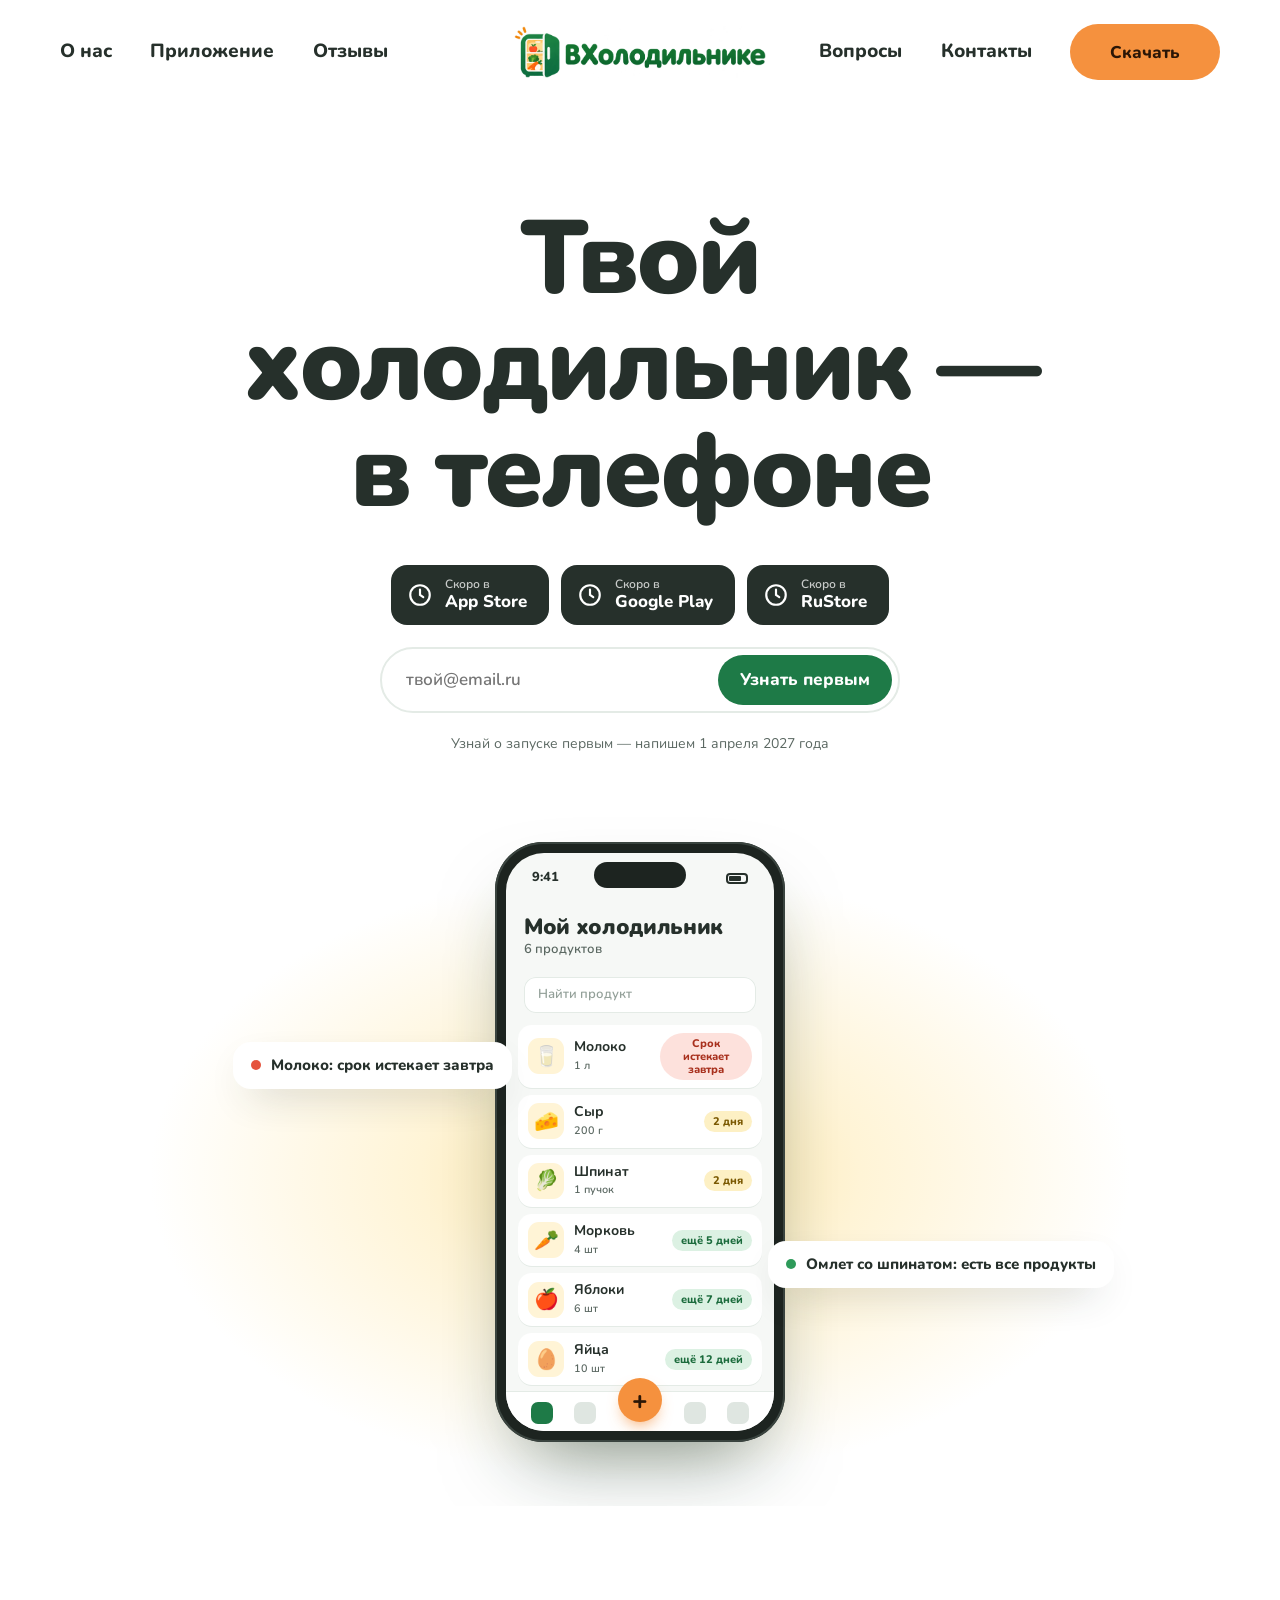
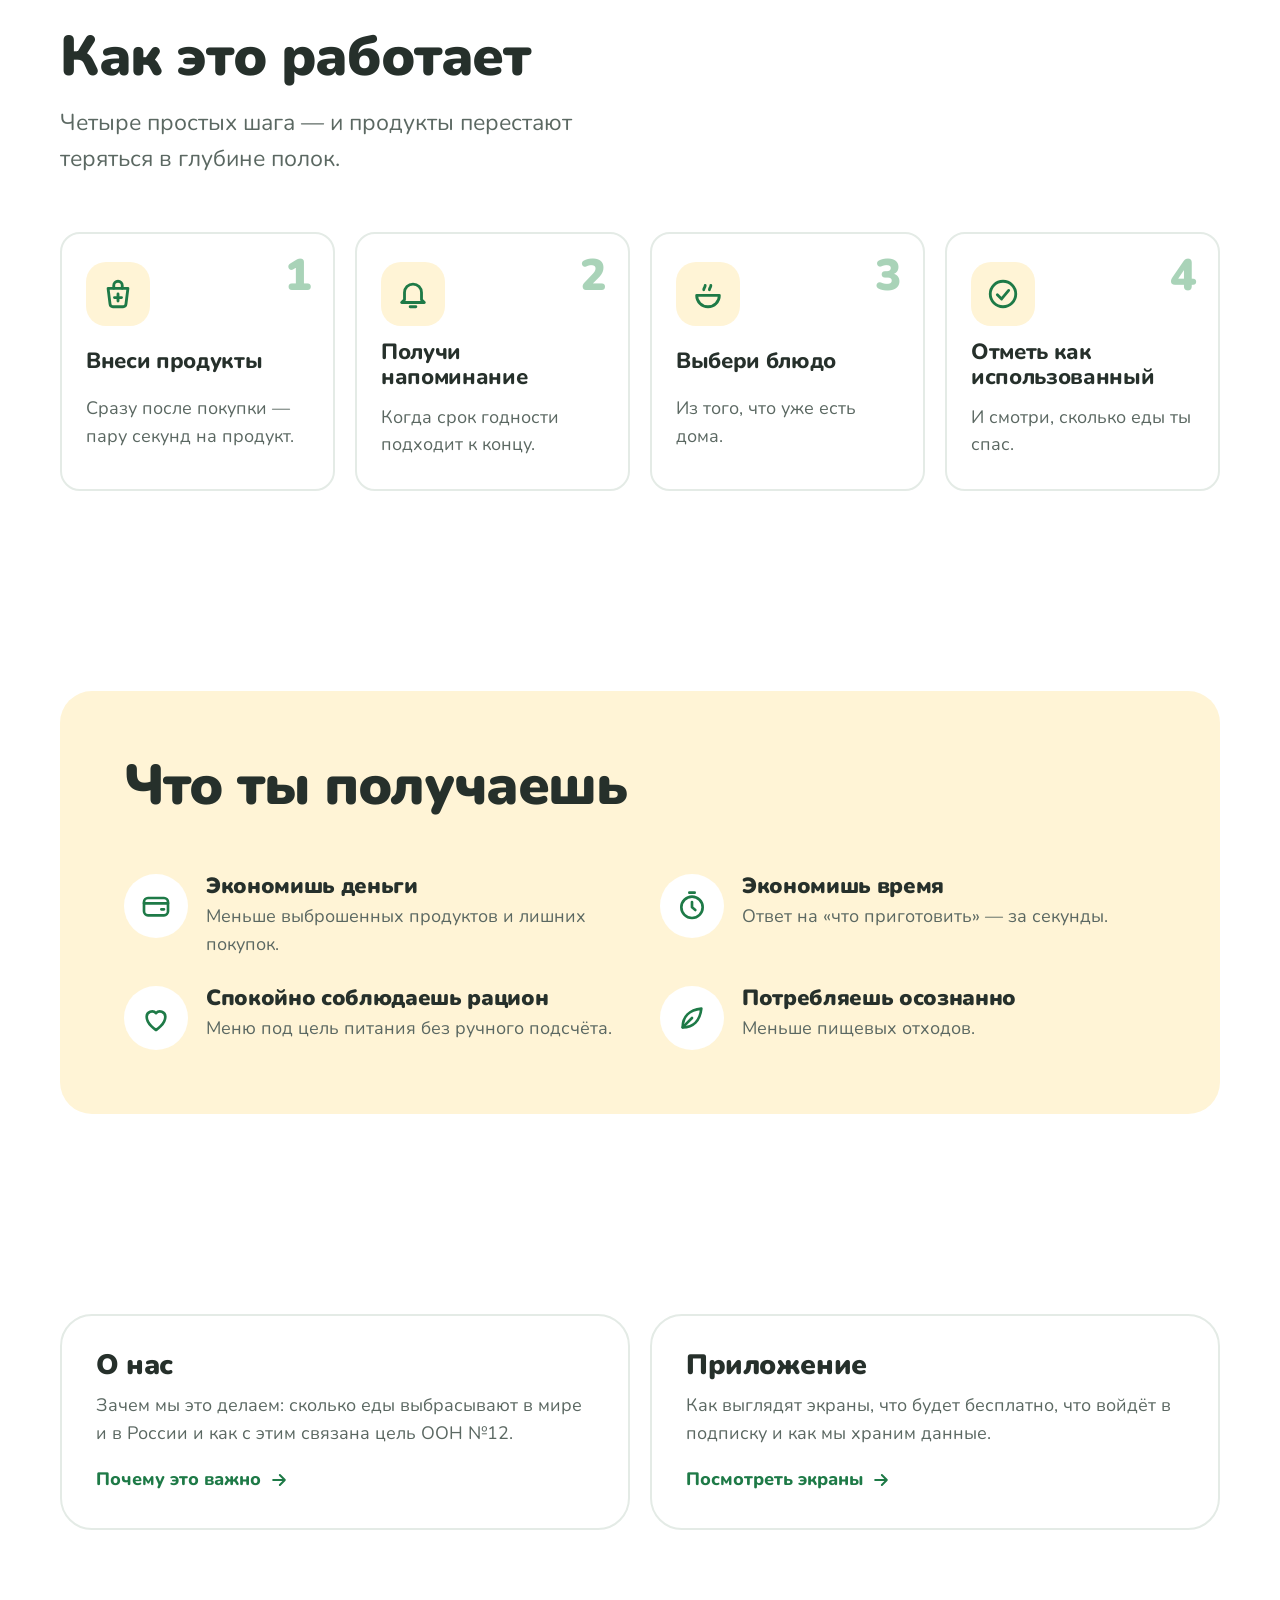
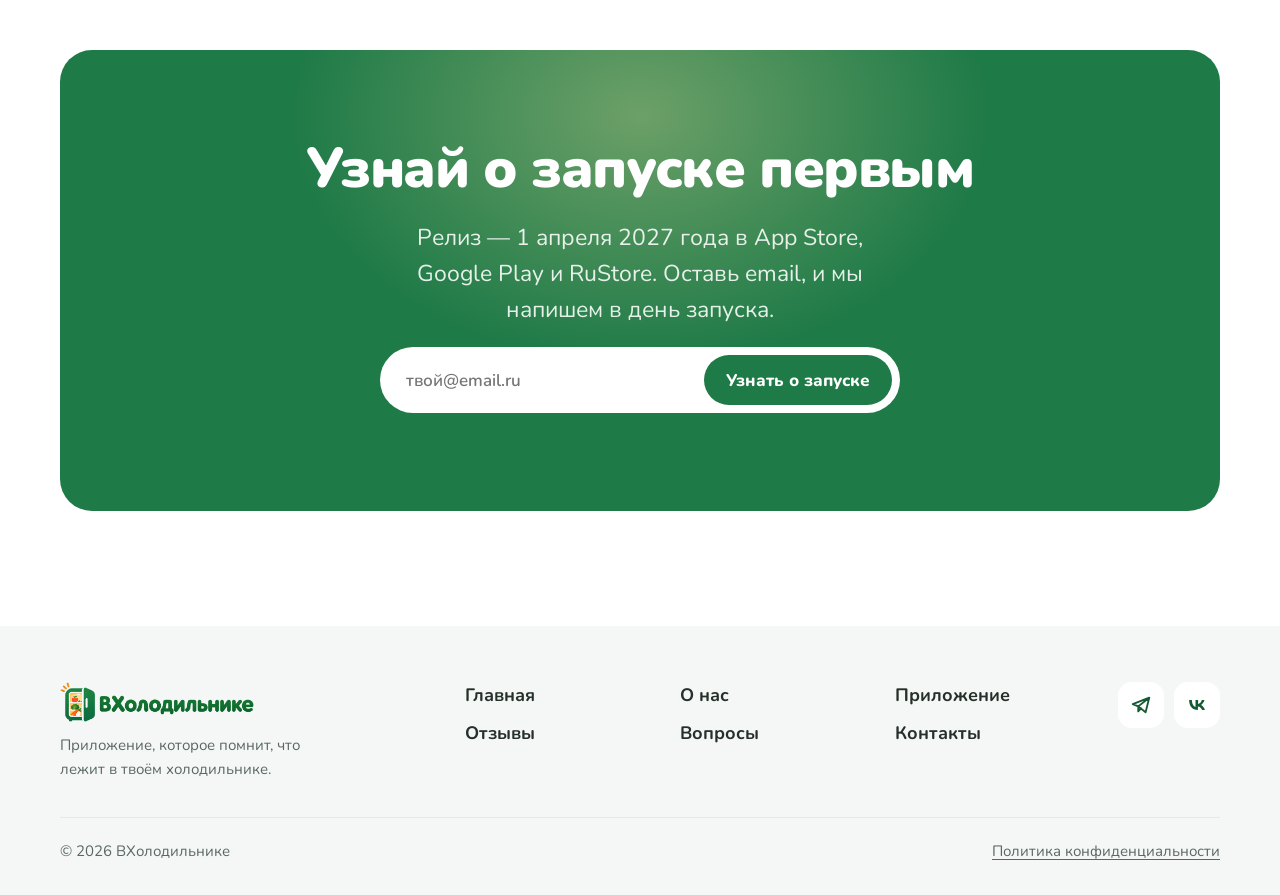
==== commit 1f98d961: "Add files via upload" ====
--- a/index.html
+++ b/index.html
@@ -5,7 +5,7 @@
   <meta name="viewport" content="width=device-width, initial-scale=1">
   <title>ВХолодильнике — твой холодильник в телефоне</title>
   <meta name="description" content="Приложение, которое помнит, что лежит в твоём холодильнике, напоминает о сроках годности и подсказывает, что приготовить. Релиз — 1 апреля 2027.">
-  <link rel="icon" type="image/png" href="assets/logo-icon.png">
+  <link rel="icon" type="image/png" href="logo-icon.png">
   <link rel="preconnect" href="https://fonts.googleapis.com">
   <link rel="preconnect" href="https://fonts.gstatic.com" crossorigin>
   <link href="https://fonts.googleapis.com/css2?family=Nunito:wght@400;600;700;800;900&display=swap" rel="stylesheet">
@@ -15,7 +15,7 @@
   <header class="site-header">
     <div class="wrap bar">
       <a class="logo" href="index.html" aria-label="ВХолодильнике — на главную">
-        <img src="assets/logo.png" alt="ВХолодильнике" width="720" height="148">
+        <img src="logo.png" alt="ВХолодильнике" width="720" height="148">
       </a>
       <button class="burger" type="button" aria-label="Открыть меню" aria-expanded="false" aria-controls="menu">
         <span></span><span></span><span></span>
@@ -181,7 +181,7 @@
     <div class="wrap">
       <div class="foot">
         <div class="foot-logo">
-          <a href="index.html" aria-label="ВХолодильнике — на главную"><img src="assets/logo.png" alt="ВХолодильнике" width="720" height="148"></a>
+          <a href="index.html" aria-label="ВХолодильнике — на главную"><img src="logo.png" alt="ВХолодильнике" width="720" height="148"></a>
           <p>Приложение, которое помнит, что лежит в твоём холодильнике.</p>
         </div>
         <ul class="foot-links" aria-label="Страницы сайта">
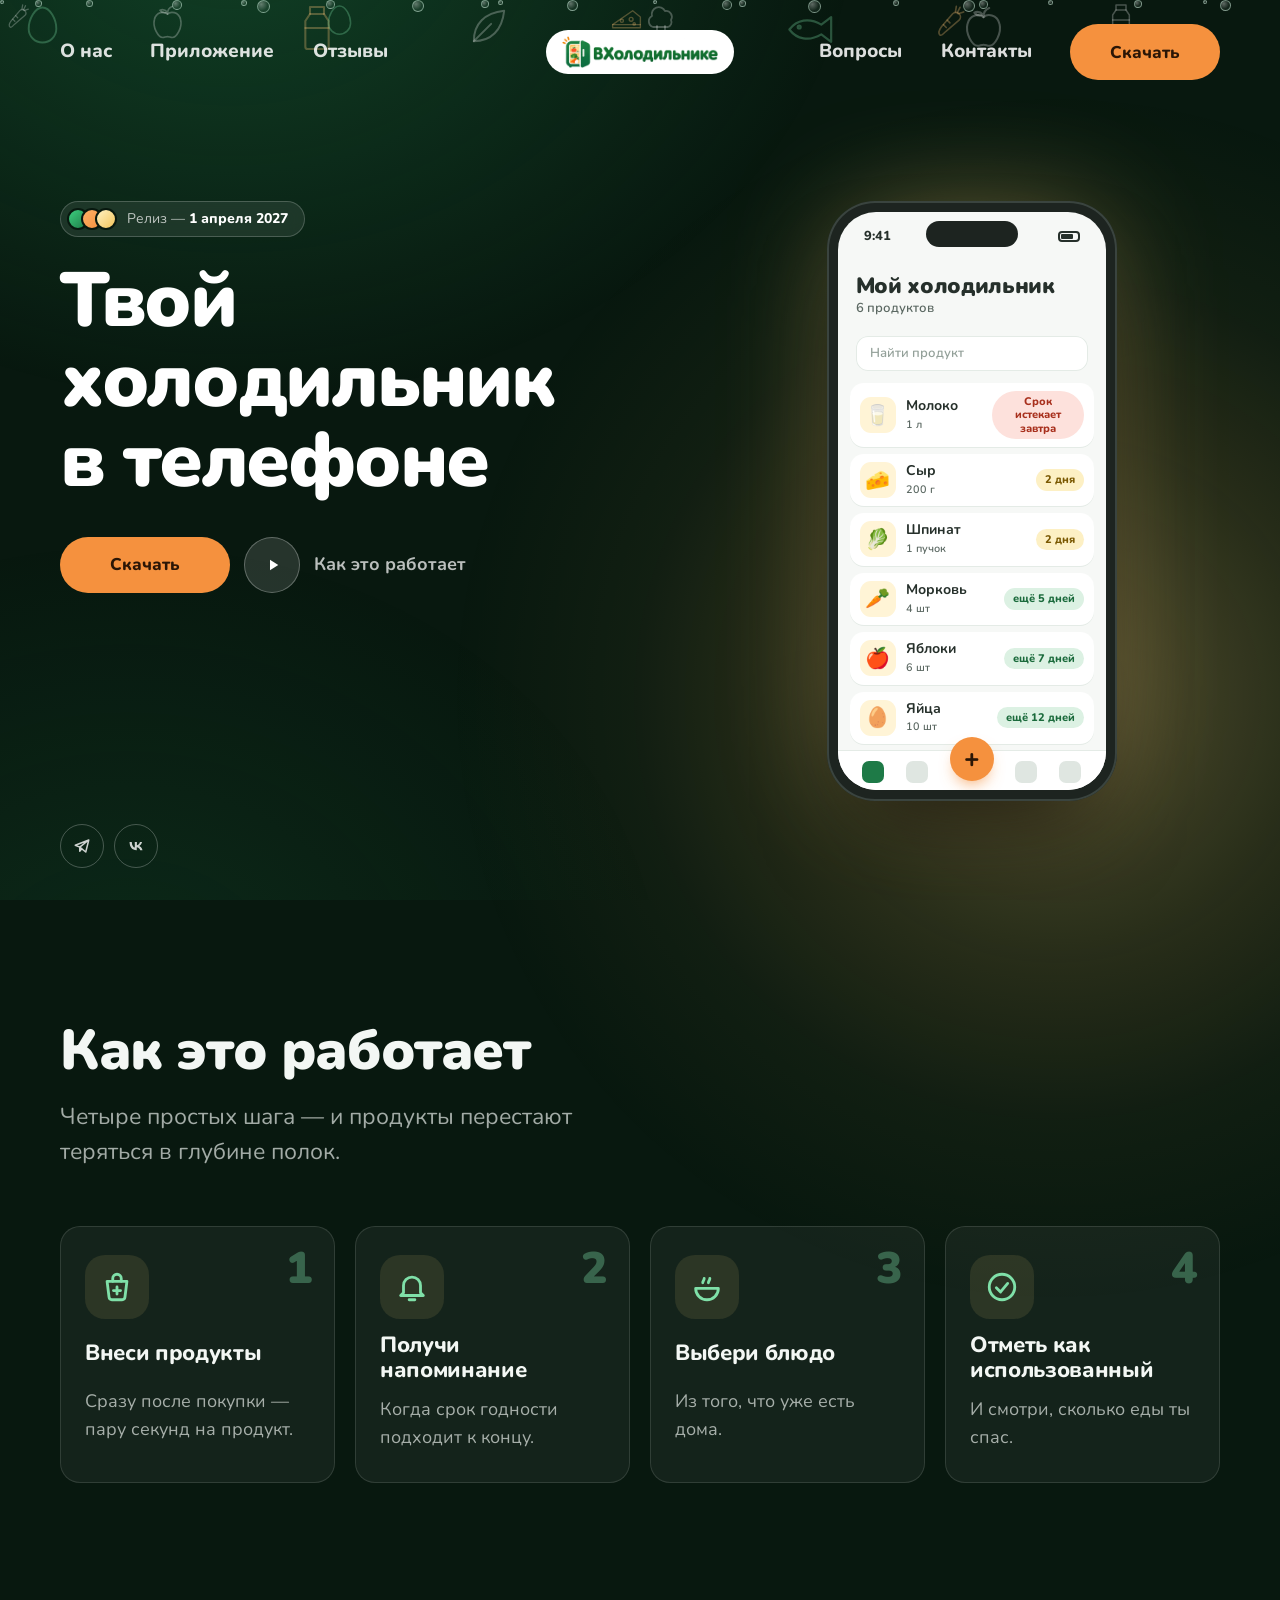
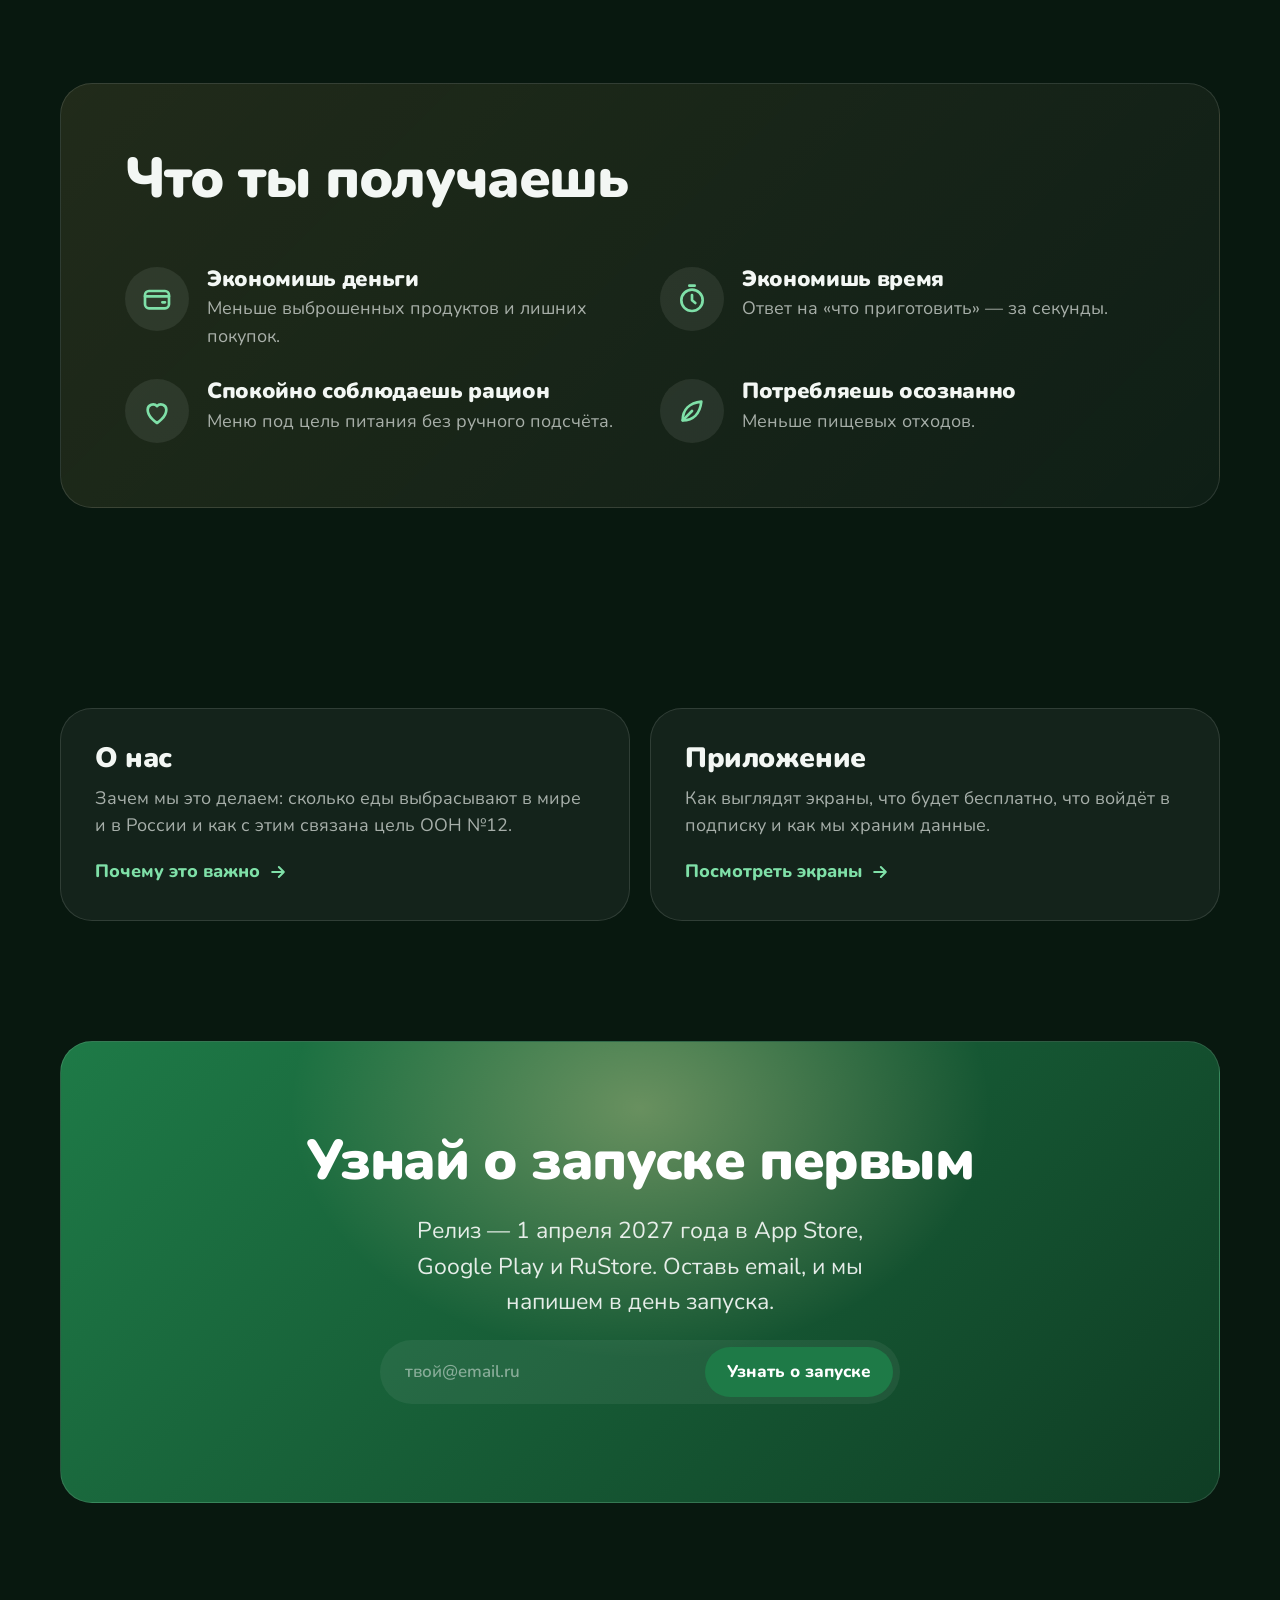
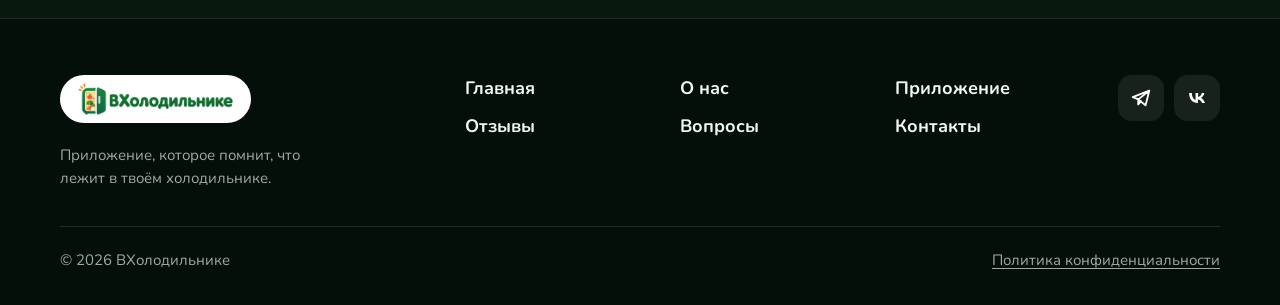
==== commit b3054c1b: "Add files via upload" ====
--- a/index.html
+++ b/index.html
@@ -11,7 +11,7 @@
   <link href="https://fonts.googleapis.com/css2?family=Nunito:wght@400;600;700;800;900&display=swap" rel="stylesheet">
   <link rel="stylesheet" href="styles.css">
 </head>
-<body>
+<body class="home">
   <header class="site-header">
     <div class="wrap bar">
       <a class="logo" href="index.html" aria-label="ВХолодильнике — на главную">
@@ -36,33 +36,43 @@
   </header>
 
   <main>
-    <section class="hero">
-      <div class="wrap">
-        <h1 class="h-display">Твой холодильник&nbsp;— в&nbsp;телефоне</h1>
-        <div class="hero-actions">
-          <div class="stores">
-            <button class="store" type="button" data-open-modal>
-              <svg viewBox="0 0 24 24" fill="none" stroke="currentColor" stroke-width="2" stroke-linecap="round"><circle cx="12" cy="12" r="9"/><path d="M12 7v5l3 2"/></svg>
-              <span><small>Скоро в</small><b>App Store</b></span>
-            </button>
-            <button class="store" type="button" data-open-modal>
-              <svg viewBox="0 0 24 24" fill="none" stroke="currentColor" stroke-width="2" stroke-linecap="round"><circle cx="12" cy="12" r="9"/><path d="M12 7v5l3 2"/></svg>
-              <span><small>Скоро в</small><b>Google Play</b></span>
-            </button>
-            <button class="store" type="button" data-open-modal>
-              <svg viewBox="0 0 24 24" fill="none" stroke="currentColor" stroke-width="2" stroke-linecap="round"><circle cx="12" cy="12" r="9"/><path d="M12 7v5l3 2"/></svg>
-              <span><small>Скоро в</small><b>RuStore</b></span>
-            </button>
-          </div>
-          <div class="launch-form-wrap" style="width:100%;display:grid;justify-items:center">
-            <div data-launch-slot data-btn="Узнать первым" style="width:100%;max-width:520px"></div>
-            <p class="form-note">Узнай о запуске первым — напишем 1 апреля 2027 года</p>
-          </div>
-        </div>
-      </div>
-      <div class="hero-stage">
-        <span class="float-chip c1"><span class="dot" style="background:var(--bad)"></span>Молоко: срок истекает завтра</span>
-        <span class="float-chip c2"><span class="dot" style="background:var(--ok)"></span>Омлет со шпинатом: есть все продукты</span>
+    <section class="hd">
+      <div class="hd-bg" aria-hidden="true">
+        <div class="hd-glow"></div>
+        <div class="hd-cool"></div>
+        <div class="hd-shelves"></div>
+        <div class="hd-frost">
+          <i style="--x:8%;--d:14s;--s:0s;--z:4px"></i><i style="--x:17%;--d:18s;--s:-6s;--z:3px"></i>
+          <i style="--x:26%;--d:12s;--s:-3s;--z:5px"></i><i style="--x:35%;--d:20s;--s:-11s;--z:3px"></i>
+          <i style="--x:44%;--d:15s;--s:-8s;--z:4px"></i><i style="--x:53%;--d:17s;--s:-2s;--z:6px"></i>
+          <i style="--x:61%;--d:13s;--s:-9s;--z:3px"></i><i style="--x:69%;--d:19s;--s:-5s;--z:5px"></i>
+          <i style="--x:77%;--d:16s;--s:-12s;--z:4px"></i><i style="--x:85%;--d:14s;--s:-7s;--z:3px"></i>
+          <i style="--x:92%;--d:21s;--s:-1s;--z:5px"></i><i style="--x:12%;--d:22s;--s:-15s;--z:6px"></i>
+        </div>
+        <svg class="hd-food f1" viewBox="0 0 48 48" fill="none" stroke="currentColor" stroke-width="1.8" stroke-linecap="round" stroke-linejoin="round"><path d="M14 38c-2-2-1-5 2-9l12-14c2-2 5-2 7 0s2 5 0 7L21 34c-4 3-5 6-7 4z"/><path d="M33 14l3-6M34 15l6-2M31 13l1-6M22 22l3 3M18 27l3 3"/></svg>
+        <svg class="hd-food f2" viewBox="0 0 48 48" fill="none" stroke="currentColor" stroke-width="1.8" stroke-linecap="round" stroke-linejoin="round"><path d="M24 15c-3-3-12-3-14 6-2 8 4 19 9 19 2 0 3-1 5-1s3 1 5 1c5 0 11-11 9-19-2-9-11-9-14-6z"/><path d="M24 15c0-4 2-7 5-8M24 13c-3-3-6-3-8-2 2 3 5 3 8 2z"/></svg>
+        <svg class="hd-food f3" viewBox="0 0 48 48" fill="none" stroke="currentColor" stroke-width="1.8" stroke-linecap="round" stroke-linejoin="round"><path d="M18 6h12v6l4 6v22a2 2 0 0 1-2 2H16a2 2 0 0 1-2-2V18l4-6z"/><path d="M18 12h12M14 24h20"/></svg>
+        <svg class="hd-food f4" viewBox="0 0 48 48" fill="none" stroke="currentColor" stroke-width="1.8" stroke-linecap="round" stroke-linejoin="round"><path d="M24 7c7 0 13 11 13 20a13 13 0 0 1-26 0c0-9 6-20 13-20z"/></svg>
+        <svg class="hd-food f5" viewBox="0 0 48 48" fill="none" stroke="currentColor" stroke-width="1.8" stroke-linecap="round" stroke-linejoin="round"><path d="M10 38C10 22 20 12 38 10c-2 18-12 28-28 28z"/><path d="M10 38l16-16"/></svg>
+      </div>
+
+      <div class="wrap hd-inner">
+        <div class="hd-copy">
+          <div class="hd-badge rise" style="--delay:.1s">
+            <span class="hd-dots"><i></i><i></i><i></i></span>
+            <span>Релиз — <strong>1 апреля 2027</strong></span>
+          </div>
+          <h1 class="hd-title rise" style="--delay:.25s">Твой холодильник<br>в&nbsp;телефоне</h1>
+          <div class="hd-actions rise" style="--delay:.58s">
+            <button class="btn btn-accent hd-cta" type="button" data-open-modal>Скачать</button>
+            <a class="hd-play" href="#how" aria-label="Как это работает">
+              <svg viewBox="0 0 24 24" fill="currentColor" aria-hidden="true"><path d="M8 5v14l11-7z"/></svg>
+            </a>
+            <a class="hd-play-label" href="#how">Как это работает</a>
+          </div>
+        </div>
+
+        <div class="hd-visual rise" style="--delay:.7s">
         <div class="phone" role="img" aria-label="Пример экрана «Мой холодильник»: список продуктов с цветными метками сроков годности">
           <div class="screen" aria-hidden="true">
             <div class="status"><span>9:41</span><i></i></div>
@@ -82,10 +92,20 @@
             <div class="tabbar"><span class="on"></span><span></span><b class="fab">+</b><span></span><span></span></div>
           </div>
         </div>
-      </div>
-    </section>
-
-    <section class="section after-hero" id="how">
+        </div>
+      </div>
+
+      <div class="hd-socials rise" style="--delay:.9s">
+        <button type="button" aria-label="Telegram" data-toast="Ссылки на наши сообщества появятся совсем скоро">
+          <svg viewBox="0 0 24 24" fill="none" stroke="currentColor" stroke-width="2" stroke-linejoin="round" stroke-linecap="round"><path d="M21 4L3 11l6 2.5M21 4l-4 16-8-6.5M21 4L9 13.5V19l3-3.5"/></svg>
+        </button>
+        <button type="button" aria-label="ВКонтакте" data-toast="Ссылки на наши сообщества появятся совсем скоро">
+          <svg viewBox="0 0 24 24" fill="currentColor"><path d="M12.8 17.5C6.9 17.5 3.5 13.4 3.4 6.6h3c.1 5 2.3 7.1 4 7.5V6.6h2.8v4.3c1.7-.2 3.5-2.1 4.1-4.3h2.8c-.5 2.6-2.4 4.5-3.8 5.3 1.4.6 3.6 2.3 4.4 5.6h-3.1c-.7-2.2-2.4-3.8-4.6-4v4h-.2z"/></svg>
+        </button>
+      </div>
+    </section>
+
+    <section class="section" id="how">
       <div class="wrap">
         <div class="section-head reveal">
           <h2 class="h-section">Как это работает</h2>
--- a/styles.css
+++ b/styles.css
@@ -693,3 +693,366 @@
 
 .linklike { padding: 0; border: 0; background: none; font: inherit; color: var(--green); text-decoration: underline; text-underline-offset: 3px; cursor: pointer; }
 .linklike:hover { color: var(--green-deep); }
+
+/* ---------- Главная: тёмный первый экран ---------- */
+.hd {
+  --hd-bg: #08180f;
+  --hd-text: #ffffff;
+  --hd-muted: rgba(255, 255, 255, .72);
+  --hd-line: rgba(255, 255, 255, .2);
+  --hd-glass: rgba(255, 255, 255, .08);
+  position: relative; isolation: isolate; overflow: hidden;
+  min-height: 100svh; display: flex; flex-direction: column;
+  padding: 120px 0 96px;
+  background: var(--hd-bg); color: var(--hd-text);
+}
+.hd-bg { position: absolute; inset: 0; z-index: -1; pointer-events: none; }
+/* Тёплый свет из открытого холодильника */
+.hd-glow {
+  position: absolute; right: -10%; top: 2%; width: min(1100px, 120vw); aspect-ratio: 1;
+  background: radial-gradient(closest-side, rgba(255, 214, 128, .55), rgba(255, 186, 92, .2) 42%, rgba(255, 186, 92, 0) 72%);
+  animation: hd-breathe 7s ease-in-out infinite alternate;
+}
+.hd-cool {
+  position: absolute; left: 50%; top: -18%; width: 1000px; height: 720px; transform: translateX(-50%);
+  background: radial-gradient(ellipse at 50% 30%, rgba(30, 122, 71, .45), rgba(30, 122, 71, 0) 68%);
+}
+/* Полки — тонкие линии, как стенки холодильника */
+.hd-shelves {
+  position: absolute; inset: 0;
+  background:
+    linear-gradient(to bottom, rgba(0,0,0,.25), transparent 22%),
+    repeating-linear-gradient(to bottom, transparent 0 179px, rgba(255,255,255,.045) 179px 181px);
+}
+/* Холодные частицы поднимаются вверх */
+.hd-frost i {
+  position: absolute; bottom: -10px; left: var(--x);
+  width: var(--z); height: var(--z); border-radius: 50%;
+  background: rgba(220, 255, 236, .7);
+  animation: hd-frost var(--d) linear var(--s) infinite;
+}
+/* Продукты — белая линия, медленно плавают */
+.hd-food { position: absolute; width: 56px; height: 56px; color: rgba(255, 255, 255, .28); animation: hd-drift 11s ease-in-out infinite alternate; }
+.hd-food.f1 { left: 6%; top: 70%; animation-duration: 12s; }
+.hd-food.f2 { left: 44%; top: 14%; width: 46px; animation-duration: 9s; animation-delay: -3s; }
+.hd-food.f3 { right: 4%; top: 18%; width: 50px; animation-duration: 13s; animation-delay: -6s; }
+.hd-food.f4 { left: 52%; bottom: 10%; width: 40px; animation-duration: 10s; animation-delay: -2s; }
+.hd-food.f5 { right: 10%; bottom: 8%; width: 48px; animation-duration: 14s; animation-delay: -8s; }
+
+@keyframes hd-breathe { from { opacity: .75; transform: scale(.96); } to { opacity: 1; transform: scale(1.04); } }
+@keyframes hd-frost {
+  0% { transform: translate(0, 0); opacity: 0; }
+  10% { opacity: .9; }
+  100% { transform: translate(30px, -105vh); opacity: 0; }
+}
+@keyframes hd-drift { from { transform: translate(0, 0) rotate(-6deg); } to { transform: translate(14px, -22px) rotate(8deg); } }
+
+.hd-inner { position: relative; flex: 1; display: grid; gap: 56px; align-items: center; }
+@media (min-width: 960px) {
+  .hd-inner { grid-template-columns: 1.1fr .9fr; align-items: start; padding-top: 9vh; }
+}
+.hd-copy { display: grid; justify-items: start; }
+.hd-badge {
+  display: inline-flex; align-items: center; gap: 10px;
+  padding: 6px 16px 6px 6px; border-radius: var(--pill);
+  background: var(--hd-glass); border: 1px solid var(--hd-line);
+  backdrop-filter: blur(8px); -webkit-backdrop-filter: blur(8px);
+  font-size: 14px; color: var(--hd-muted);
+}
+.hd-badge strong { color: var(--hd-text); font-weight: 800; }
+.hd-dots { display: flex; }
+.hd-dots i { width: 22px; height: 22px; border-radius: 50%; border: 2px solid var(--hd-bg); margin-left: -8px; }
+.hd-dots i:first-child { margin-left: 0; background: linear-gradient(135deg, #3ccf7f, var(--green)); }
+.hd-dots i:nth-child(2) { background: linear-gradient(135deg, #ffb066, var(--orange)); }
+.hd-dots i:nth-child(3) { background: linear-gradient(135deg, #fff1c2, #f2c45a); }
+.hd-title {
+  margin-top: 24px; max-width: 12ch;
+  font-size: clamp(2.6rem, 6vw, 5.2rem); font-weight: 900; line-height: 1.04; letter-spacing: -0.03em;
+  color: var(--hd-text);
+}
+.hd-actions { display: flex; align-items: center; gap: 14px; margin-top: 36px; flex-wrap: wrap; }
+.hd-cta { min-width: 170px; }
+.hd-cta:active, .hd-play:active { transform: scale(.97); }
+.hd-play {
+  width: 56px; height: 56px; border-radius: 50%; display: grid; place-items: center;
+  background: rgba(255,255,255,.12); border: 1px solid rgba(255,255,255,.28); color: #fff;
+  backdrop-filter: blur(6px); -webkit-backdrop-filter: blur(6px);
+  transition: transform .18s ease, background-color .18s ease;
+}
+.hd-play:hover { transform: scale(1.08); background: rgba(255,255,255,.2); color: #fff; }
+.hd-play svg { width: 18px; height: 18px; margin-left: 2px; }
+.hd-play-label { color: var(--hd-muted); font-weight: 700; text-decoration: none; }
+.hd-play-label:hover { color: var(--hd-text); }
+
+.hd-visual { position: relative; display: flex; justify-content: center; }
+.hd-visual .phone { animation: hd-float 6s ease-in-out infinite alternate; box-shadow: 0 50px 90px -30px rgba(0,0,0,.7), 0 0 120px -20px rgba(255, 210, 120, .45), inset 0 0 0 2px #3a443f; }
+.hd-visual .float-chip { color: var(--ink); white-space: nowrap; }
+.hd-visual .float-chip.c1 { top: 16%; right: calc(50% + 100px); }
+.hd-visual .float-chip.c2 { top: 66%; right: calc(50% + 70px); left: auto; }
+@media (max-width: 1200px) { .hd-visual .float-chip { display: none; } }
+@keyframes hd-float { from { transform: translateY(0); } to { transform: translateY(-14px); } }
+
+.hd-socials { position: absolute; left: max(var(--gutter), calc((100% - var(--wrap)) / 2)); bottom: 32px; display: flex; gap: 10px; }
+.hd-socials button {
+  width: 44px; height: 44px; border-radius: 50%; border: 1px solid rgba(255,255,255,.25);
+  background: transparent; color: rgba(255,255,255,.8); display: grid; place-items: center; cursor: pointer;
+  transition: background-color .18s ease, color .18s ease;
+}
+.hd-socials button:hover { background: rgba(255,255,255,.12); color: #fff; }
+.hd-socials svg { width: 18px; height: 18px; }
+
+/* Появление при загрузке — одна последовательность */
+.rise { animation: hd-rise .8s cubic-bezier(.2, .7, .2, 1) var(--delay, 0s) both; }
+@keyframes hd-rise { from { opacity: 0; transform: translateY(22px); } }
+
+@media (max-width: 959px) {
+  .hd { padding: 104px 0 100px; }
+  .hd-visual .phone { width: 250px; }
+  .hd-food { width: 40px; height: 40px; }
+}
+
+/* Шапка на главной: прозрачная поверх тёмного экрана */
+.home .site-header { position: fixed; left: 0; right: 0; animation: hd-nav .6s ease-out both; }
+.home .site-header:not(.is-scrolled) { background: transparent; backdrop-filter: none; -webkit-backdrop-filter: none; }
+.home .site-header:not(.is-scrolled) .logo { background: #fff; border-radius: var(--pill); padding: 6px 16px; }
+.home .site-header:not(.is-scrolled) .logo img { height: 32px; }
+@media (min-width: 1100px) {
+  .home .site-header:not(.is-scrolled) .menu a:not(.btn) { color: rgba(255,255,255,.86); }
+  .home .site-header:not(.is-scrolled) .menu a:not(.btn):hover { color: #fff; }
+}
+@keyframes hd-nav { from { opacity: 0; transform: translateY(-16px); } }
+
+@media (prefers-reduced-motion: reduce) {
+  .hd-glow, .hd-frost i, .hd-food, .hd-visual .phone { animation: none; }
+  .hd-frost { display: none; }
+}
+@media (max-width: 480px) { .hd-play-label { display: none; } }
+
+/* =========================================================
+   Тёмная тема всего сайта (в стиле первого экрана)
+   ========================================================= */
+:root {
+  --bg: #08180f;
+  --ink: #f3f7f4;
+  --muted: rgba(243, 247, 244, .66);
+  --line: rgba(255, 255, 255, .12);
+  --mint: #7fe0a8;
+  --green-soft: rgba(60, 207, 127, .12);
+  --orange-soft: rgba(245, 145, 62, .12);
+  --glow: rgba(255, 214, 128, .10);
+  --surface: rgba(255, 255, 255, .05);
+  --surface-2: #0e2318;
+}
+/* Экраны телефона остаются светлыми — это интерфейс приложения */
+.phone {
+  --ink: #26302b; --muted: #5b6862; --line: #e4ebe6;
+  --glow: #fff4d6; --green-soft: #e6f3eb;
+}
+
+a { color: var(--mint); }
+a:hover { color: #b4f0cc; }
+.linklike { color: var(--mint); }
+.linklike:hover { color: #b4f0cc; }
+
+.btn-ghost { background: rgba(255,255,255,.08); color: #fff; }
+.btn-ghost:hover { background: rgba(255,255,255,.14); color: #fff; }
+.store { background: rgba(255,255,255,.08); border: 1px solid var(--line); color: #fff; }
+.store:hover { background: rgba(255,255,255,.14); }
+
+/* Шапка: прозрачная сверху, тёмное стекло при прокрутке */
+.site-header { position: fixed; left: 0; right: 0; top: env(safe-area-inset-top, 0px); animation: hd-nav .6s ease-out both; }
+.site-header,
+.site-header:not(.is-scrolled) { background: transparent; backdrop-filter: none; -webkit-backdrop-filter: none; }
+.site-header.is-scrolled { background: rgba(8, 24, 15, .78); backdrop-filter: saturate(1.4) blur(12px); -webkit-backdrop-filter: saturate(1.4) blur(12px); box-shadow: 0 1px 0 var(--line); }
+.site-header .logo { background: #fff; border-radius: var(--pill); padding: 6px 16px; }
+.site-header .logo img { height: 32px; }
+.burger { background: rgba(255,255,255,.1); }
+.burger span { background: #fff; }
+.menu { background: var(--surface-2); box-shadow: 0 24px 40px -20px rgba(0,0,0,.6); }
+.menu a:not(.btn) { color: var(--ink); }
+.menu a:not(.btn):hover, .menu a.is-active { color: var(--mint); }
+@media (min-width: 1100px) {
+  .menu { background: none; box-shadow: none; }
+  .menu a:not(.btn) { color: rgba(255,255,255,.86); }
+  .menu a:not(.btn):hover, .menu a.is-active { color: #fff; }
+}
+
+/* Формы */
+.launch-form .row { background: rgba(255,255,255,.06); border: 1px solid var(--line); }
+.launch-form .row:focus-within { border-color: var(--mint); }
+.launch-form input::placeholder, .contact-form ::placeholder { color: rgba(255,255,255,.45); }
+.form-done { color: var(--mint); }
+.form-msg { color: #ff9c8a; }
+.contact-form input, .contact-form textarea { background: rgba(255,255,255,.06); border: 1px solid var(--line); color: var(--ink); }
+.contact-form input:focus, .contact-form textarea:focus { border-color: var(--mint); }
+
+/* Главная */
+.step { background: var(--surface); border: 1px solid var(--line); }
+.step-icon { color: var(--mint); }
+.step-num { color: rgba(127, 224, 168, .35); }
+.benefits-band { background: linear-gradient(135deg, rgba(255,214,128,.10), rgba(255,255,255,.03)); border: 1px solid var(--line); }
+.benefit-icon { background: rgba(255,255,255,.08); color: var(--mint); }
+.jump a { background: var(--surface); border: 1px solid var(--line); color: var(--ink); }
+.jump a:hover { border-color: var(--mint); color: var(--ink); }
+.jump .go { color: var(--mint); }
+.cta-band { background: linear-gradient(135deg, #1e7a47, #0f3d24); border: 1px solid var(--line); }
+
+/* О нас */
+.pains li { background: var(--surface); border: 1px solid var(--line); }
+.pains .pi { background: rgba(255,255,255,.08); }
+.fact { background: var(--surface-2); border: 1px solid var(--line); }
+.fact.alt { background: var(--green); }
+.pcard { background: var(--surface); border: 1px solid var(--line); }
+.sdg { background: rgba(191, 139, 46, .12); border: 1px solid rgba(242, 196, 90, .25); }
+.goal { background: var(--surface); }
+.goal h3 { color: #f2c45a; }
+.goal .ours { color: var(--mint); }
+.milestone::before { background: var(--bg); border-color: var(--mint); }
+.milestone time { color: var(--mint); }
+
+/* Приложение */
+.round { background: rgba(255,255,255,.08); color: #fff; }
+.round:hover { background: rgba(255,255,255,.16); }
+.feat { background: var(--surface); border: 1px solid var(--line); }
+.feat .fi { background: rgba(255,255,255,.08); color: var(--mint); }
+.feat.pro { background: var(--orange-soft); }
+.feat.pro .fi { color: var(--orange); }
+.compare { border: 1px solid var(--line); }
+.compare thead th { background: var(--surface-2); }
+.compare td:last-child { background: rgba(60, 207, 127, .06); }
+.compare td:last-child::before { color: var(--mint); }
+.plan { background: var(--surface); border: 1px solid var(--line); }
+.plan.pro { border-color: var(--orange); background: linear-gradient(180deg, rgba(245,145,62,.16), rgba(255,255,255,.03) 60%); }
+.safe svg { color: var(--mint); }
+
+/* Отзывы, вопросы, контакты */
+.soon { background: linear-gradient(135deg, rgba(255,214,128,.10), rgba(255,255,255,.03)); border: 1px solid var(--line); }
+.faq details { background: var(--surface); border: 1px solid var(--line); }
+.faq details[open] { background: var(--green-soft); }
+.faq summary .pm { background: rgba(255,255,255,.1); }
+.faq summary .pm::before, .faq summary .pm::after { background: var(--mint); }
+.person { background: var(--surface); border: 1px solid var(--line); }
+
+/* Футер */
+.site-footer { background: #050f09; border-top: 1px solid var(--line); }
+.foot-logo > a { display: inline-block; background: #fff; border-radius: var(--pill); padding: 8px 18px; }
+.foot-logo img { height: 32px; }
+.foot-links a { color: var(--ink); }
+.foot-links a:hover { color: var(--mint); }
+.socials button { background: rgba(255,255,255,.08); color: #fff; }
+.socials button:hover { background: rgba(255,255,255,.16); }
+
+/* Модальное окно и тост */
+.modal { background: rgba(2, 8, 5, .7); }
+.modal-card { background: var(--surface-2); border: 1px solid var(--line); }
+.modal-card .store { background: rgba(255,255,255,.08); color: #fff; }
+.modal-close { background: rgba(255,255,255,.1); color: #fff; }
+.toast { background: #fff; color: #08180f; }
+
+/* Шапки внутренних страниц — тот же фон, что на главной */
+.page-hero {
+  position: relative; isolation: isolate; overflow: hidden; text-align: left;
+  padding: clamp(150px, 20vh, 220px) 0 clamp(56px, 8vw, 96px);
+  background: #08180f;
+}
+.page-hero .h-display { margin: 0; max-width: 16ch; color: #fff; text-wrap: balance; }
+.page-hero .lead { margin: 22px 0 0; }
+.page-hero .wrap > * { animation: hd-rise .8s cubic-bezier(.2, .7, .2, 1) both; }
+.page-hero .wrap > *:nth-child(1) { animation-delay: .1s; }
+.page-hero .wrap > *:nth-child(2) { animation-delay: .25s; }
+.page-hero .wrap > *:nth-child(3) { animation-delay: .4s; }
+.page-hero .hd-glow { right: -25%; top: -30%; width: min(900px, 110vw); }
+.page-hero + section { position: relative; }
+
+/* =========================================================
+   Единый градиентный фон для всех страниц
+   ========================================================= */
+html { background: var(--bg); }
+body { background: transparent; }
+/* Зелёное свечение сверху и тёплый «свет холодильника» справа —
+   закреплены за окном, поэтому нигде не обрезаются */
+body::before,
+body::after {
+  content: ""; position: fixed; z-index: -1; pointer-events: none;
+}
+body::before {
+  inset: 0;
+  background:
+    radial-gradient(70vmax 55vmax at 18% -10%, rgba(30, 122, 71, .42), rgba(30, 122, 71, 0) 70%),
+    radial-gradient(60vmax 50vmax at 10% 110%, rgba(30, 122, 71, .18), rgba(30, 122, 71, 0) 70%);
+}
+body::after {
+  right: -30vmax; top: 10vh; width: 95vmax; height: 95vmax;
+  background: radial-gradient(closest-side, rgba(255, 206, 120, .30), rgba(255, 186, 92, .12) 45%, rgba(255, 186, 92, .04) 70%, rgba(255, 186, 92, 0) 100%);
+  animation: hd-breathe 7s ease-in-out infinite alternate;
+}
+.hd, .page-hero { background: transparent; }
+.hd-glow, .hd-cool, .hd-shelves { display: none; }
+.site-footer { background: rgba(0, 0, 0, .35); }
+@media (prefers-reduced-motion: reduce) { body::after { animation: none; } }
+
+/* Фото команды */
+img.avatar { width: 120px; height: 120px; object-fit: cover; border: 3px solid rgba(255,255,255,.18); }
+.person .role + .role { margin-top: 0; }
+
+/* ---------- Летающие продукты и пузырьки (все страницы) ---------- */
+.hd-bg { display: none; }
+.ambient { position: fixed; inset: 0; z-index: -1; overflow: hidden; pointer-events: none; }
+.amb-food, .amb-bubble { position: absolute; left: var(--x); top: 0; will-change: transform; }
+.amb-food {
+  width: var(--z); height: var(--z); color: rgba(255, 255, 255, .26);
+  animation: amb-rise var(--d) linear var(--s) infinite;
+}
+.amb-food:nth-child(3n) { color: rgba(255, 196, 120, .30); }
+.amb-food:nth-child(4n) { color: rgba(127, 224, 168, .30); }
+.amb-food svg { width: 100%; height: 100%; }
+.amb-bubble {
+  width: var(--z); height: var(--z); border-radius: 50%;
+  border: 1px solid rgba(220, 255, 236, .45);
+  background: radial-gradient(circle at 30% 30%, rgba(255,255,255,.35), rgba(220,255,236,.06) 60%);
+  animation: amb-bubble var(--d) ease-in var(--s) infinite;
+}
+@keyframes amb-rise {
+  0%   { transform: translate(0, 110vh) rotate(0deg); opacity: 0; }
+  8%   { opacity: 1; }
+  30%  { transform: translate(28px, 70vh) rotate(calc(var(--r) * .3)); }
+  60%  { transform: translate(-22px, 35vh) rotate(calc(var(--r) * .6)); }
+  92%  { opacity: 1; }
+  100% { transform: translate(10px, -15vh) rotate(var(--r)); opacity: 0; }
+}
+@keyframes amb-bubble {
+  0%   { transform: translate(0, 105vh); opacity: 0; }
+  10%  { opacity: .9; }
+  50%  { transform: translate(14px, 55vh); }
+  100% { transform: translate(-8px, -5vh); opacity: 0; }
+}
+@media (max-width: 700px) {
+  .amb-food:nth-of-type(n+8) { display: none; }
+  .amb-bubble:nth-of-type(n+14) { display: none; }
+}
+@media (prefers-reduced-motion: reduce) {
+  .ambient { display: none; }
+}
+
+/* ---------- Акцент на тарифе «Подписка» ---------- */
+.plan { position: relative; isolation: isolate; backdrop-filter: blur(10px); -webkit-backdrop-filter: blur(10px); }
+.plan.pro {
+  border: 2px solid var(--orange);
+  background:
+    radial-gradient(120% 80% at 100% 0%, rgba(245, 145, 62, .38), rgba(245, 145, 62, 0) 60%),
+    linear-gradient(180deg, #3a2410 0%, #1a1a10 55%, #10180f 100%);
+  box-shadow: 0 0 0 6px rgba(245, 145, 62, .12), 0 30px 80px -20px rgba(245, 145, 62, .45);
+}
+@media (min-width: 760px) { .plan.pro { transform: translateY(-14px); } }
+.plan.pro .price { color: #ffb066; }
+.plan.pro .price small { color: rgba(255, 220, 190, .75); }
+.plan.pro li::before {
+  background: rgba(245, 145, 62, .22) url("data:image/svg+xml,%3Csvg xmlns='http://www.w3.org/2000/svg' viewBox='0 0 24 24' fill='none' stroke='%23ffb066' stroke-width='3' stroke-linecap='round' stroke-linejoin='round'%3E%3Cpath d='M6 12.5l4 4 8-9'/%3E%3C/svg%3E") center / 14px no-repeat;
+}
+.plan.pro .plan-note { color: rgba(255, 220, 190, .7); }
+.plan.pro .btn-green { background: var(--orange); color: #2b1606; }
+.plan.pro .btn-green:hover { background: #f8a35c; color: #2b1606; box-shadow: 0 10px 24px -10px rgba(245, 145, 62, .8); }
+
+/* Скрытое поле-ловушка для спам-ботов */
+.hp { position: absolute !important; left: -9999px !important; width: 1px; height: 1px; opacity: 0; }
+.btn:disabled { opacity: .7; cursor: progress; transform: none; }
